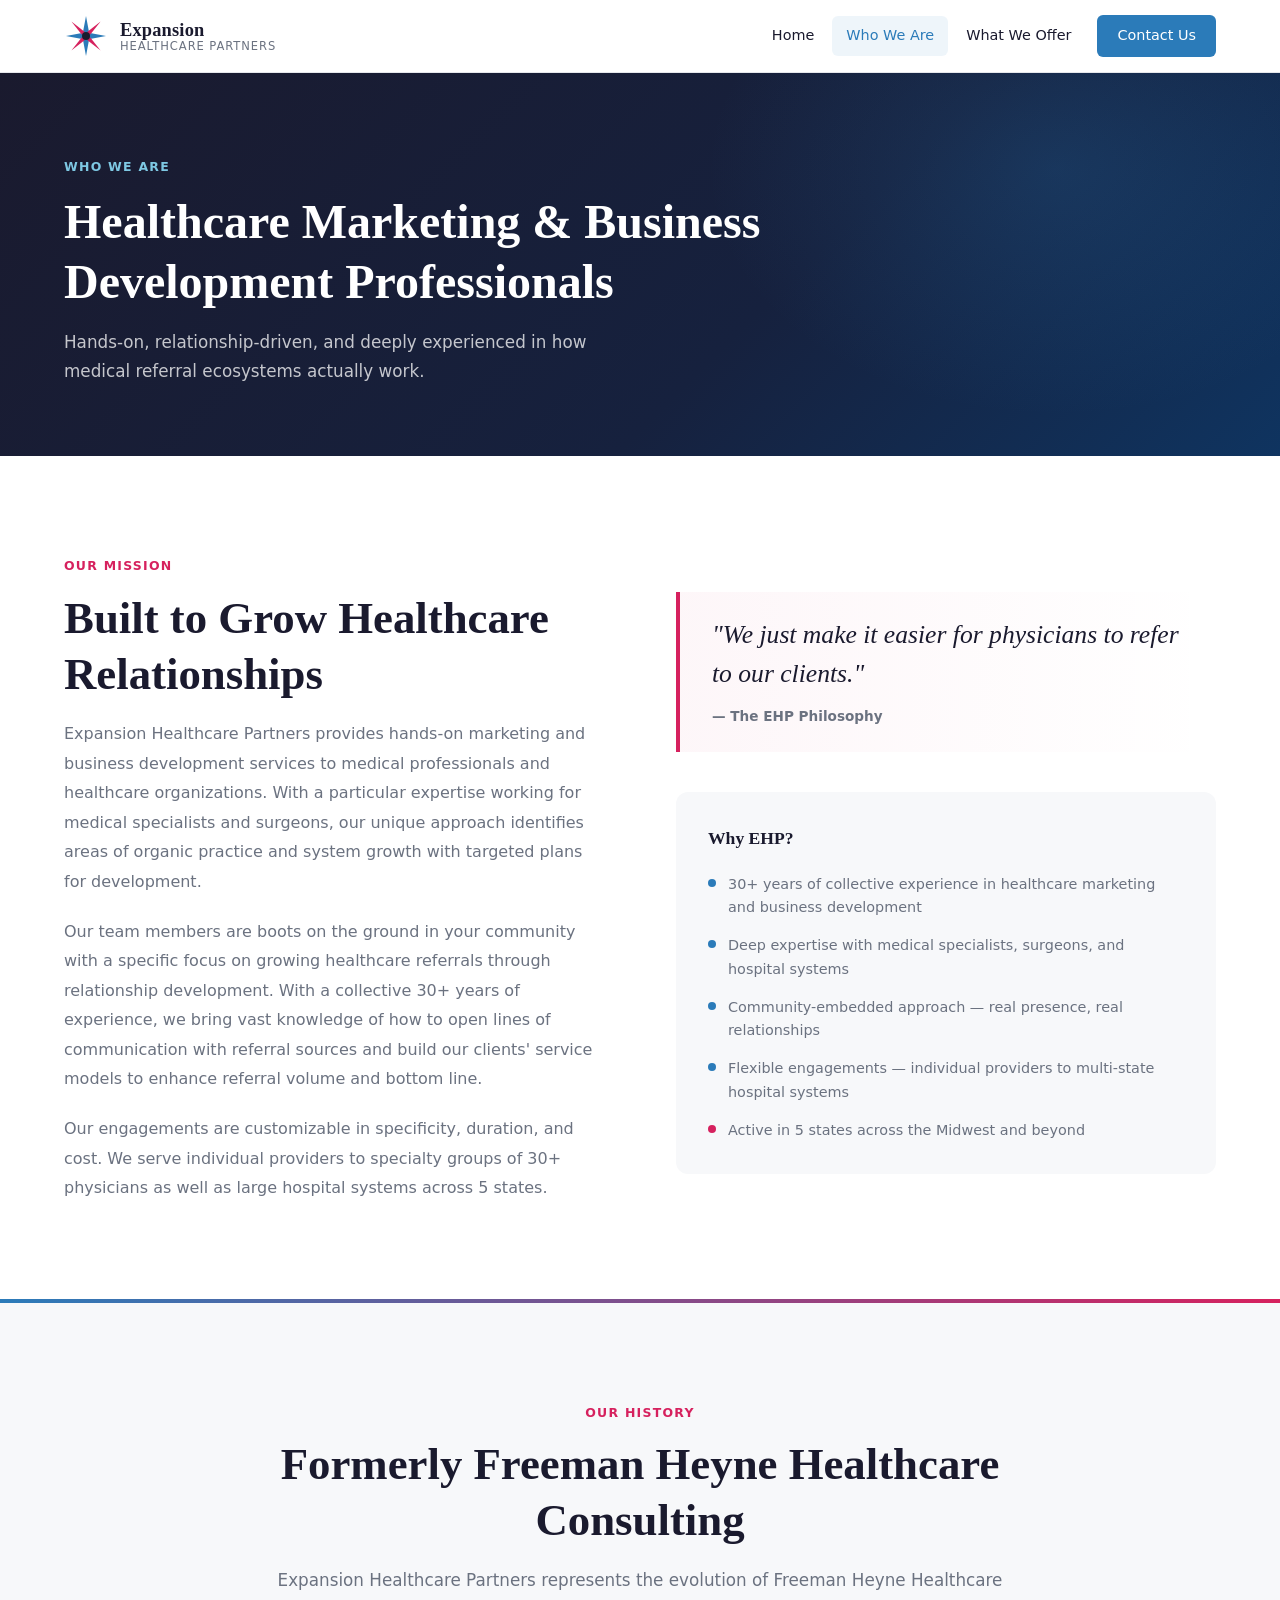
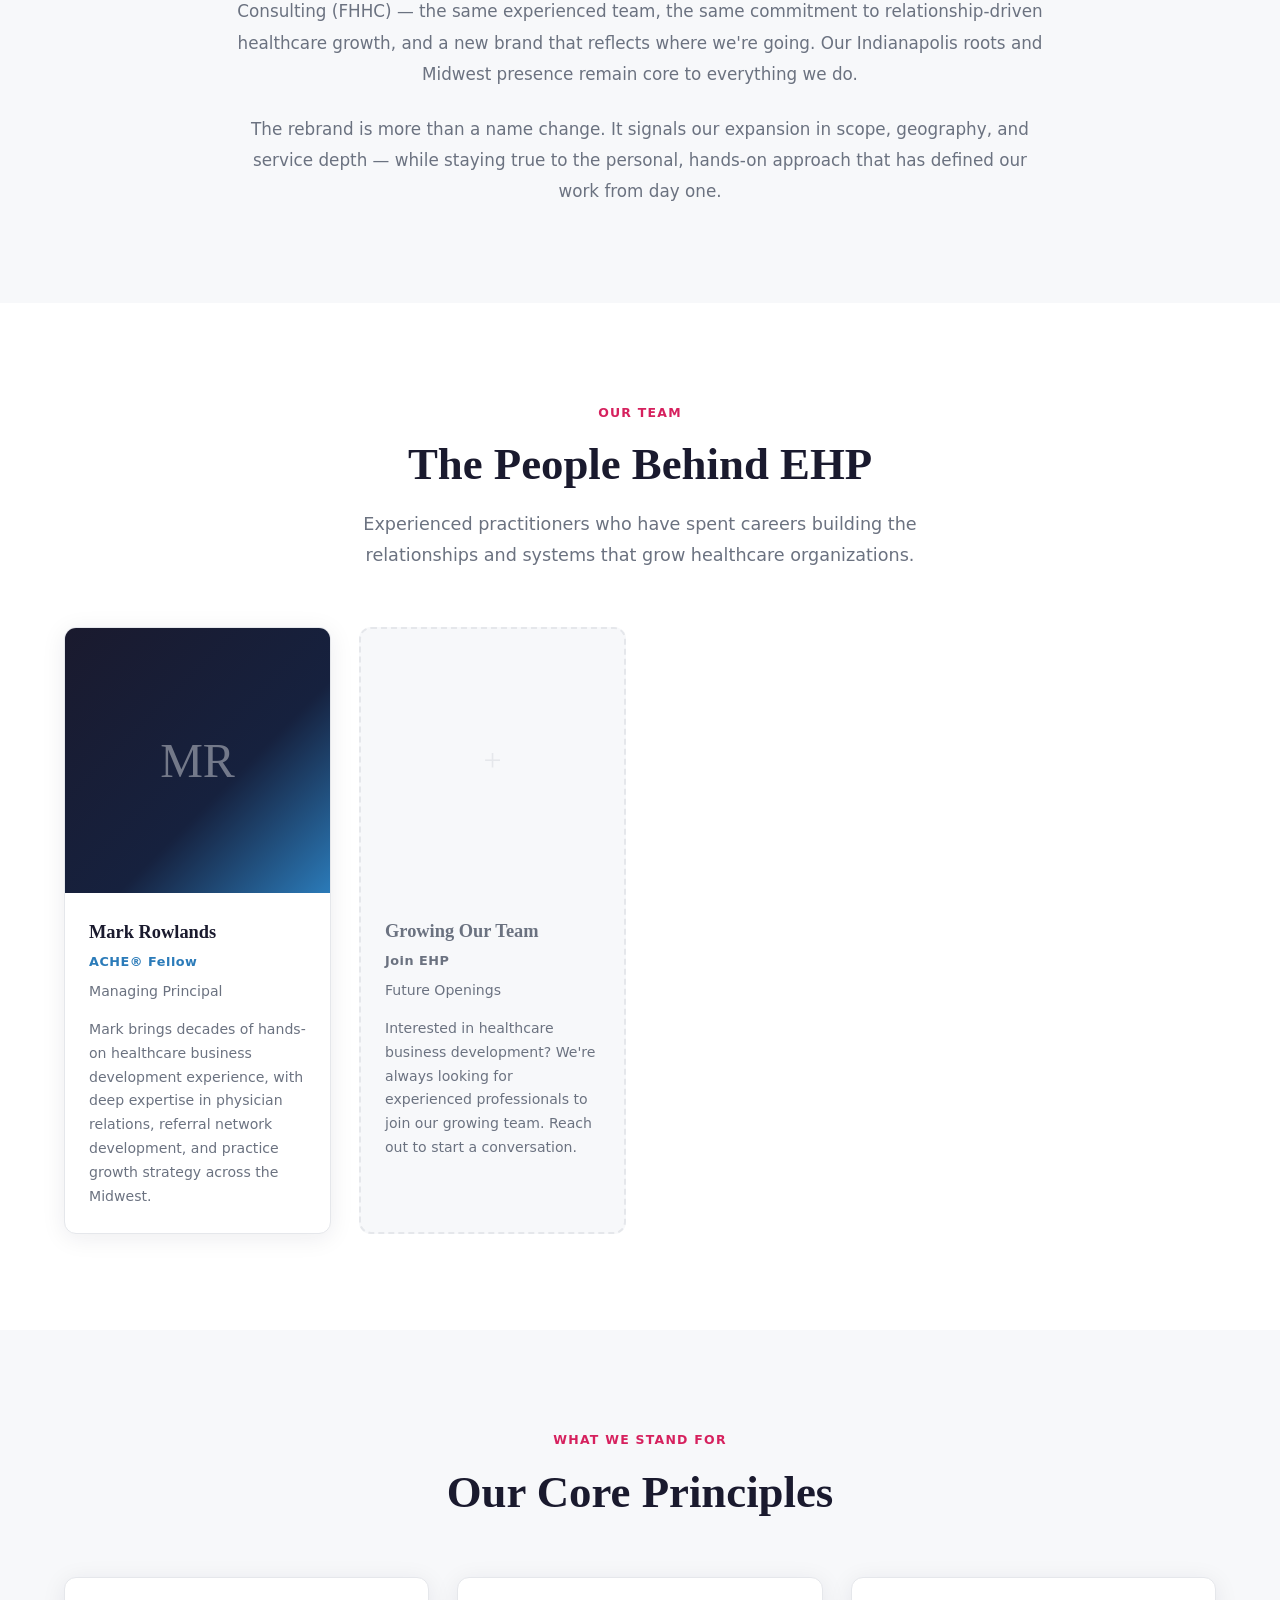
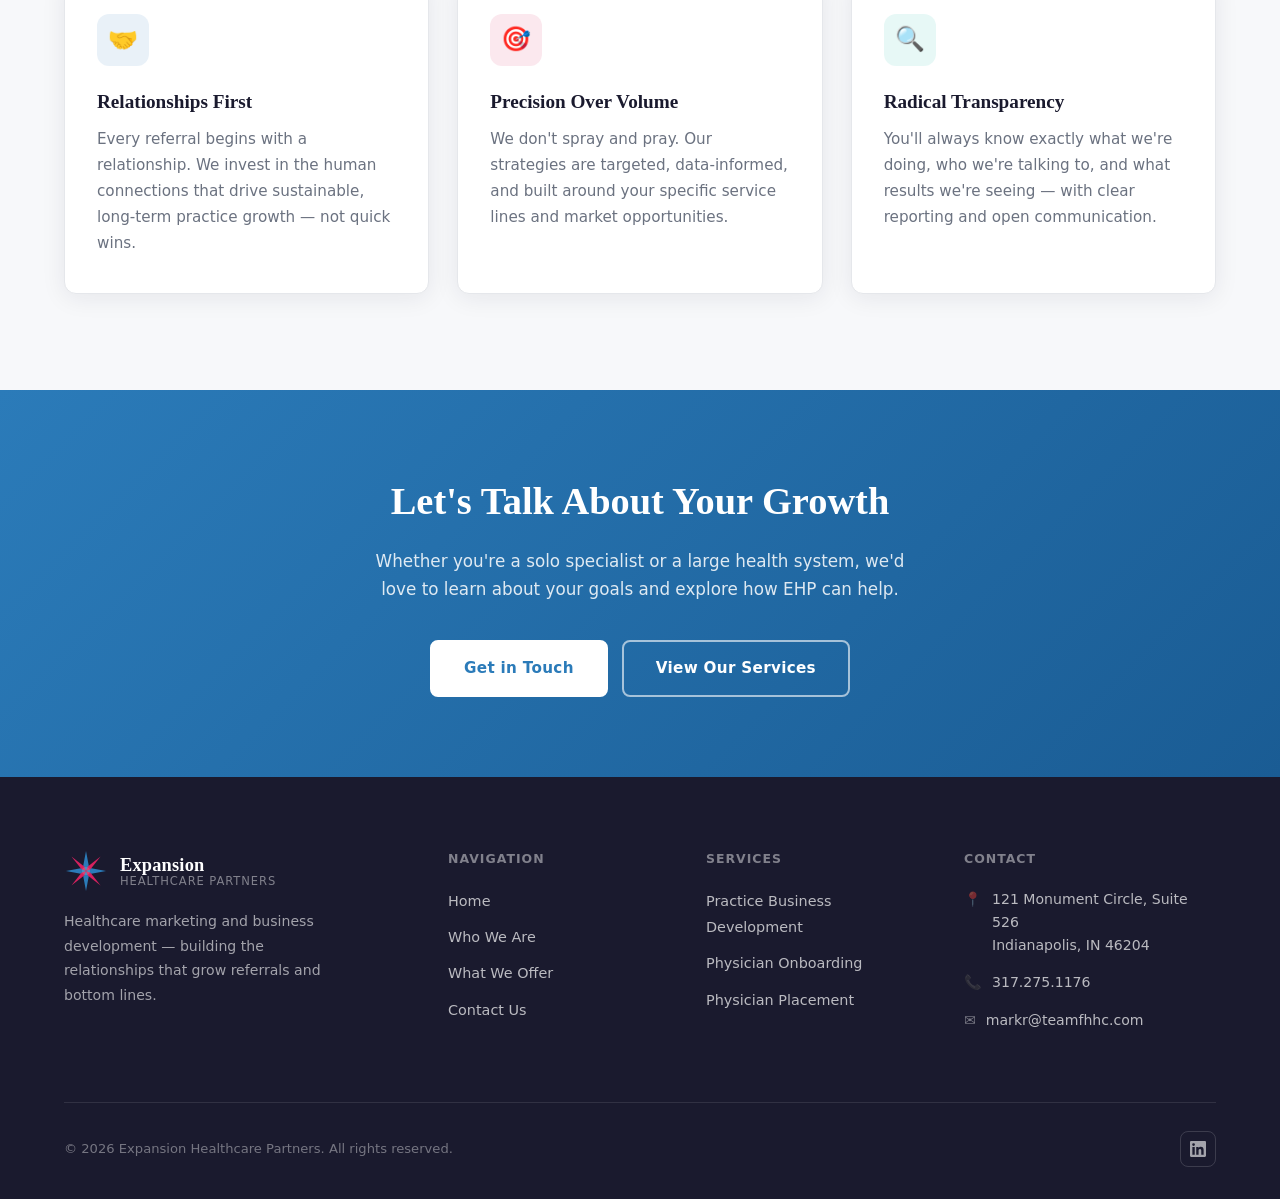
==== about.html @ 94beee85 "Build complete EHP website — 4 pages, shared CSS, mobile nav Full multi-page website for Expansion H" ====
<!DOCTYPE html>
<html lang="en">
<head>
  <meta charset="UTF-8" />
  <meta name="viewport" content="width=device-width, initial-scale=1.0" />
  <title>Who We Are | Expansion Healthcare Partners</title>
  <meta name="description" content="Expansion Healthcare Partners — 30+ years of collective healthcare marketing and business development experience, serving medical specialists and hospital systems across 5 states." />
  <link rel="stylesheet" href="styles.css" />
  <script type="application/ld+json">
  {
    "@context": "https://schema.org",
    "@type": "LocalBusiness",
    "name": "Expansion Healthcare Partners",
    "alternateName": "EHP",
    "description": "Healthcare marketing and business development consultancy specializing in physician referral growth and practice development.",
    "url": "https://expansionhealthcarepartners.com",
    "telephone": "+13172751176",
    "faxNumber": "+13174581970",
    "email": "markr@teamfhhc.com",
    "address": {
      "@type": "PostalAddress",
      "streetAddress": "121 Monument Circle, Suite 526",
      "addressLocality": "Indianapolis",
      "addressRegion": "IN",
      "postalCode": "46204",
      "addressCountry": "US"
    },
    "sameAs": ["https://www.linkedin.com/company/freeman-heyne-healthcare-consulting"],
    "areaServed": ["Indiana","Illinois","Ohio","Kentucky","Michigan"]
  }
  </script>
</head>
<body>

  <!-- NAVIGATION -->
  <nav class="nav" role="navigation" aria-label="Main navigation">
    <div class="container nav-inner">
      <a href="index.html" class="nav-logo" aria-label="Expansion Healthcare Partners home">
        <svg class="logo-svg" viewBox="0 0 44 44" fill="none" xmlns="http://www.w3.org/2000/svg" aria-hidden="true">
          <path d="M22 2 L25 18 L22 22 L19 18 Z" fill="#2B7BB9"/>
          <path d="M42 22 L26 25 L22 22 L26 19 Z" fill="#2B7BB9"/>
          <path d="M22 42 L19 26 L22 22 L25 26 Z" fill="#2B7BB9"/>
          <path d="M2 22 L18 19 L22 22 L18 25 Z" fill="#2B7BB9"/>
          <path d="M36.6 7.4 L26.5 20.2 L22 22 L23.8 17.5 Z" fill="#D6215E"/>
          <path d="M36.6 36.6 L23.8 26.5 L22 22 L26.5 23.8 Z" fill="#D6215E"/>
          <path d="M7.4 36.6 L17.5 23.8 L22 22 L20.2 26.5 Z" fill="#D6215E"/>
          <path d="M7.4 7.4 L20.2 17.5 L22 22 L17.5 20.2 Z" fill="#D6215E"/>
          <circle cx="22" cy="22" r="4" fill="#1A1A2E"/>
        </svg>
        <span class="logo-text">
          <span class="logo-name">Expansion</span>
          <span class="logo-sub">Healthcare Partners</span>
        </span>
      </a>
      <button class="nav-toggle" aria-label="Toggle navigation" aria-expanded="false">
        <span></span><span></span><span></span>
      </button>
      <ul class="nav-links" role="list">
        <li><a href="index.html">Home</a></li>
        <li><a href="about.html" class="active" aria-current="page">Who We Are</a></li>
        <li><a href="services.html">What We Offer</a></li>
        <li class="nav-cta"><a href="contact.html">Contact Us</a></li>
      </ul>
    </div>
  </nav>

  <main>

    <!-- PAGE HERO -->
    <section class="page-hero" aria-labelledby="about-hero-heading">
      <div class="container">
        <span class="section-label">Who We Are</span>
        <h1 id="about-hero-heading">Healthcare Marketing &amp; Business Development Professionals</h1>
        <p>Hands-on, relationship-driven, and deeply experienced in how medical referral ecosystems actually work.</p>
      </div>
    </section>

    <!-- MISSION SECTION -->
    <section class="section" aria-labelledby="mission-heading">
      <div class="container">
        <div style="display:grid;grid-template-columns:1fr 1fr;gap:72px;align-items:start;">
          <div>
            <span class="section-label">Our Mission</span>
            <h2 class="section-title" id="mission-heading">Built to Grow Healthcare Relationships</h2>
            <p style="color:var(--mid-gray);line-height:1.85;margin-bottom:20px;">Expansion Healthcare Partners provides hands-on marketing and business development services to medical professionals and healthcare organizations. With a particular expertise working for medical specialists and surgeons, our unique approach identifies areas of organic practice and system growth with targeted plans for development.</p>
            <p style="color:var(--mid-gray);line-height:1.85;margin-bottom:20px;">Our team members are boots on the ground in your community with a specific focus on growing healthcare referrals through relationship development. With a collective 30+ years of experience, we bring vast knowledge of how to open lines of communication with referral sources and build our clients' service models to enhance referral volume and bottom line.</p>
            <p style="color:var(--mid-gray);line-height:1.85;">Our engagements are customizable in specificity, duration, and cost. We serve individual providers to specialty groups of 30+ physicians as well as large hospital systems across 5 states.</p>
          </div>
          <div>
            <div class="pull-quote">
              <blockquote>"We just make it easier for physicians to refer to our clients."</blockquote>
              <cite>— The EHP Philosophy</cite>
            </div>
            <div style="margin-top:36px;">
              <div style="background:var(--light-bg);border-radius:12px;padding:32px;">
                <h3 style="font-family:var(--serif);font-size:1.1rem;color:var(--dark);margin-bottom:20px;">Why EHP?</h3>
                <div style="display:flex;flex-direction:column;gap:14px;">
                  <div style="display:flex;gap:12px;align-items:flex-start;">
                    <div style="width:8px;height:8px;background:var(--blue);border-radius:50%;flex-shrink:0;margin-top:6px;"></div>
                    <p style="font-size:.9rem;color:var(--mid-gray);line-height:1.65;">30+ years of collective experience in healthcare marketing and business development</p>
                  </div>
                  <div style="display:flex;gap:12px;align-items:flex-start;">
                    <div style="width:8px;height:8px;background:var(--blue);border-radius:50%;flex-shrink:0;margin-top:6px;"></div>
                    <p style="font-size:.9rem;color:var(--mid-gray);line-height:1.65;">Deep expertise with medical specialists, surgeons, and hospital systems</p>
                  </div>
                  <div style="display:flex;gap:12px;align-items:flex-start;">
                    <div style="width:8px;height:8px;background:var(--blue);border-radius:50%;flex-shrink:0;margin-top:6px;"></div>
                    <p style="font-size:.9rem;color:var(--mid-gray);line-height:1.65;">Community-embedded approach — real presence, real relationships</p>
                  </div>
                  <div style="display:flex;gap:12px;align-items:flex-start;">
                    <div style="width:8px;height:8px;background:var(--blue);border-radius:50%;flex-shrink:0;margin-top:6px;"></div>
                    <p style="font-size:.9rem;color:var(--mid-gray);line-height:1.65;">Flexible engagements — individual providers to multi-state hospital systems</p>
                  </div>
                  <div style="display:flex;gap:12px;align-items:flex-start;">
                    <div style="width:8px;height:8px;background:var(--pink);border-radius:50%;flex-shrink:0;margin-top:6px;"></div>
                    <p style="font-size:.9rem;color:var(--mid-gray);line-height:1.65;">Active in 5 states across the Midwest and beyond</p>
                  </div>
                </div>
              </div>
            </div>
          </div>
        </div>
      </div>
    </section>

    <hr class="divider-accent" />

    <!-- REBRAND NOTE -->
    <section class="section section-alt" aria-labelledby="rebrand-heading">
      <div class="container" style="max-width:860px;margin:0 auto;text-align:center;">
        <span class="section-label">Our History</span>
        <h2 class="section-title" id="rebrand-heading">Formerly Freeman Heyne Healthcare Consulting</h2>
        <p style="color:var(--mid-gray);line-height:1.85;font-size:1.05rem;margin-bottom:24px;">Expansion Healthcare Partners represents the evolution of Freeman Heyne Healthcare Consulting (FHHC) — the same experienced team, the same commitment to relationship-driven healthcare growth, and a new brand that reflects where we're going. Our Indianapolis roots and Midwest presence remain core to everything we do.</p>
        <p style="color:var(--mid-gray);line-height:1.85;font-size:1.05rem;">The rebrand is more than a name change. It signals our expansion in scope, geography, and service depth — while staying true to the personal, hands-on approach that has defined our work from day one.</p>
      </div>
    </section>

    <!-- TEAM -->
    <section class="section" aria-labelledby="team-heading">
      <div class="container">
        <div class="section-header centered">
          <span class="section-label">Our Team</span>
          <h2 class="section-title" id="team-heading">The People Behind EHP</h2>
          <p class="section-lead">Experienced practitioners who have spent careers building the relationships and systems that grow healthcare organizations.</p>
        </div>
        <div class="team-grid">
          <article class="team-card">
            <div class="team-avatar" aria-hidden="true">MR</div>
            <div class="team-info">
              <h3>Mark Rowlands</h3>
              <div class="team-credential">ACHE® Fellow</div>
              <div class="team-role">Managing Principal</div>
              <p style="margin-top:14px;font-size:.88rem;color:var(--mid-gray);line-height:1.7;">Mark brings decades of hands-on healthcare business development experience, with deep expertise in physician relations, referral network development, and practice growth strategy across the Midwest.</p>
            </div>
          </article>
          <!-- Placeholder for additional team members -->
          <article class="team-card" style="border:2px dashed var(--border);box-shadow:none;background:var(--light-bg);">
            <div class="team-avatar" style="background:var(--light-bg);color:var(--border);font-size:2rem;" aria-hidden="true">+</div>
            <div class="team-info">
              <h3 style="color:var(--mid-gray);">Growing Our Team</h3>
              <div class="team-credential" style="color:var(--mid-gray);">Join EHP</div>
              <div class="team-role">Future Openings</div>
              <p style="margin-top:14px;font-size:.88rem;color:var(--mid-gray);line-height:1.7;">Interested in healthcare business development? We're always looking for experienced professionals to join our growing team. Reach out to start a conversation.</p>
            </div>
          </article>
        </div>
      </div>
    </section>

    <!-- VALUES -->
    <section class="section section-alt" aria-labelledby="values-heading">
      <div class="container">
        <div class="section-header centered">
          <span class="section-label">What We Stand For</span>
          <h2 class="section-title" id="values-heading">Our Core Principles</h2>
        </div>
        <div class="cards cards-3">
          <article class="card">
            <div class="card-icon card-icon-blue">🤝</div>
            <h3>Relationships First</h3>
            <p>Every referral begins with a relationship. We invest in the human connections that drive sustainable, long-term practice growth — not quick wins.</p>
          </article>
          <article class="card">
            <div class="card-icon card-icon-pink">🎯</div>
            <h3>Precision Over Volume</h3>
            <p>We don't spray and pray. Our strategies are targeted, data-informed, and built around your specific service lines and market opportunities.</p>
          </article>
          <article class="card">
            <div class="card-icon card-icon-teal">🔍</div>
            <h3>Radical Transparency</h3>
            <p>You'll always know exactly what we're doing, who we're talking to, and what results we're seeing — with clear reporting and open communication.</p>
          </article>
        </div>
      </div>
    </section>

    <!-- CTA -->
    <div class="cta-banner">
      <div class="container">
        <h2>Let's Talk About Your Growth</h2>
        <p>Whether you're a solo specialist or a large health system, we'd love to learn about your goals and explore how EHP can help.</p>
        <div class="cta-actions">
          <a href="contact.html" class="btn btn-primary" style="background:#fff;color:var(--blue);border-color:#fff;">Get in Touch</a>
          <a href="services.html" class="btn btn-outline">View Our Services</a>
        </div>
      </div>
    </div>

  </main>

  <!-- FOOTER -->
  <footer class="footer" role="contentinfo">
    <div class="container">
      <div class="footer-grid">
        <div class="footer-brand">
          <a href="index.html" class="nav-logo" aria-label="Expansion Healthcare Partners">
            <svg class="logo-svg" viewBox="0 0 44 44" fill="none" xmlns="http://www.w3.org/2000/svg" aria-hidden="true">
              <path d="M22 2 L25 18 L22 22 L19 18 Z" fill="#2B7BB9"/>
              <path d="M42 22 L26 25 L22 22 L26 19 Z" fill="#2B7BB9"/>
              <path d="M22 42 L19 26 L22 22 L25 26 Z" fill="#2B7BB9"/>
              <path d="M2 22 L18 19 L22 22 L18 25 Z" fill="#2B7BB9"/>
              <path d="M36.6 7.4 L26.5 20.2 L22 22 L23.8 17.5 Z" fill="#D6215E"/>
              <path d="M36.6 36.6 L23.8 26.5 L22 22 L26.5 23.8 Z" fill="#D6215E"/>
              <path d="M7.4 36.6 L17.5 23.8 L22 22 L20.2 26.5 Z" fill="#D6215E"/>
              <path d="M7.4 7.4 L20.2 17.5 L22 22 L17.5 20.2 Z" fill="#D6215E"/>
              <circle cx="22" cy="22" r="4" fill="#fff" fill-opacity=".15"/>
            </svg>
            <span class="logo-text">
              <span class="logo-name">Expansion</span>
              <span class="logo-sub">Healthcare Partners</span>
            </span>
          </a>
          <p>Healthcare marketing and business development — building the relationships that grow referrals and bottom lines.</p>
        </div>
        <div class="footer-col">
          <h4>Navigation</h4>
          <ul>
            <li><a href="index.html">Home</a></li>
            <li><a href="about.html">Who We Are</a></li>
            <li><a href="services.html">What We Offer</a></li>
            <li><a href="contact.html">Contact Us</a></li>
          </ul>
        </div>
        <div class="footer-col">
          <h4>Services</h4>
          <ul>
            <li><a href="services.html#practice-growth">Practice Business Development</a></li>
            <li><a href="services.html#onboarding">Physician Onboarding</a></li>
            <li><a href="services.html#placement">Physician Placement</a></li>
          </ul>
        </div>
        <div class="footer-col">
          <h4>Contact</h4>
          <div class="footer-contact-line">
            <span>📍</span>
            <span>121 Monument Circle, Suite 526<br>Indianapolis, IN 46204</span>
          </div>
          <div class="footer-contact-line">
            <span>📞</span>
            <a href="tel:+13172751176">317.275.1176</a>
          </div>
          <div class="footer-contact-line">
            <span>✉️</span>
            <a href="mailto:markr@teamfhhc.com">markr@teamfhhc.com</a>
          </div>
        </div>
      </div>
      <div class="footer-bottom">
        <p>© 2026 Expansion Healthcare Partners. All rights reserved.</p>
        <div class="footer-social">
          <a href="https://www.linkedin.com/company/freeman-heyne-healthcare-consulting" target="_blank" rel="noopener noreferrer" aria-label="LinkedIn">
            <svg width="16" height="16" fill="currentColor" viewBox="0 0 24 24" aria-hidden="true"><path d="M20.447 20.452h-3.554v-5.569c0-1.328-.027-3.037-1.852-3.037-1.853 0-2.136 1.445-2.136 2.939v5.667H9.351V9h3.414v1.561h.046c.477-.9 1.637-1.85 3.37-1.85 3.601 0 4.267 2.37 4.267 5.455v6.286zM5.337 7.433a2.062 2.062 0 0 1-2.063-2.065 2.064 2.064 0 1 1 2.063 2.065zm1.782 13.019H3.555V9h3.564v11.452zM22.225 0H1.771C.792 0 0 .774 0 1.729v20.542C0 23.227.792 24 1.771 24h20.451C23.2 24 24 23.227 24 22.271V1.729C24 .774 23.2 0 22.222 0h.003z"/></svg>
          </a>
        </div>
      </div>
    </div>
  </footer>

  <script src="main.js"></script>
</body>
</html>
---- styles.css ----
/* =========================================================
   Expansion Healthcare Partners — styles.css
   ========================================================= */

/* ---------- Reset & Base ---------- */
*, *::before, *::after { box-sizing: border-box; margin: 0; padding: 0; }

:root {
  --blue:    #2B7BB9;
  --pink:    #D6215E;
  --dark:    #1A1A2E;
  --light-bg:#F7F8FA;
  --white:   #FFFFFF;
  --mid-gray:#6B7280;
  --border:  #E5E7EB;
  --radius:  8px;
  --shadow:  0 4px 24px rgba(27,26,46,.08);
  --shadow-lg:0 12px 40px rgba(27,26,46,.14);
  --max-w:   1200px;
  --nav-h:   72px;
  --serif:   'Playfair Display', Georgia, 'Times New Roman', serif;
  --sans:    'Inter', system-ui, -apple-system, sans-serif;
  --transition: .25s cubic-bezier(.4,0,.2,1);
}

html { scroll-behavior: smooth; font-size: 16px; }

body {
  font-family: var(--sans);
  color: var(--dark);
  background: var(--white);
  line-height: 1.65;
  -webkit-font-smoothing: antialiased;
}

img { display: block; max-width: 100%; }
a  { color: var(--blue); text-decoration: none; }
a:hover { text-decoration: underline; }

/* ---------- Google Fonts Import ---------- */
@import url('https://fonts.googleapis.com/css2?family=Playfair+Display:wght@400;600;700&family=Inter:wght@300;400;500;600&display=swap');

/* ---------- Utility ---------- */
.container { max-width: var(--max-w); margin: 0 auto; padding: 0 24px; }
.sr-only { position: absolute; width:1px; height:1px; overflow:hidden; clip:rect(0,0,0,0); }

.btn {
  display: inline-flex;
  align-items: center;
  gap: 8px;
  padding: 14px 32px;
  border-radius: var(--radius);
  font-family: var(--sans);
  font-weight: 600;
  font-size: .95rem;
  letter-spacing: .02em;
  cursor: pointer;
  border: 2px solid transparent;
  transition: all var(--transition);
  text-decoration: none;
}
.btn-primary {
  background: var(--blue);
  color: var(--white);
  border-color: var(--blue);
}
.btn-primary:hover {
  background: #2269a0;
  border-color: #2269a0;
  text-decoration: none;
  transform: translateY(-1px);
  box-shadow: 0 6px 20px rgba(43,123,185,.35);
}
.btn-outline {
  background: transparent;
  color: var(--blue);
  border-color: var(--blue);
}
.btn-outline:hover {
  background: var(--blue);
  color: var(--white);
  text-decoration: none;
}
.btn-pink {
  background: var(--pink);
  color: var(--white);
  border-color: var(--pink);
}
.btn-pink:hover {
  background: #b81c50;
  border-color: #b81c50;
  text-decoration: none;
  transform: translateY(-1px);
  box-shadow: 0 6px 20px rgba(214,33,94,.35);
}

/* ---------- Navigation ---------- */
.nav {
  position: sticky;
  top: 0;
  z-index: 100;
  background: var(--white);
  border-bottom: 1px solid var(--border);
  box-shadow: 0 1px 8px rgba(27,26,46,.06);
}
.nav-inner {
  display: flex;
  align-items: center;
  justify-content: space-between;
  height: var(--nav-h);
}

/* Logo */
.nav-logo {
  display: flex;
  align-items: center;
  gap: 12px;
  text-decoration: none;
  flex-shrink: 0;
}
.nav-logo:hover { text-decoration: none; }
.logo-svg { width: 44px; height: 44px; flex-shrink: 0; }
.logo-text { display: flex; flex-direction: column; line-height: 1.1; }
.logo-text .logo-name {
  font-family: var(--serif);
  font-weight: 700;
  font-size: 1.15rem;
  color: var(--dark);
  letter-spacing: .01em;
}
.logo-text .logo-sub {
  font-family: var(--sans);
  font-weight: 300;
  font-size: .72rem;
  color: var(--mid-gray);
  letter-spacing: .08em;
  text-transform: uppercase;
}

/* Nav links */
.nav-links {
  display: flex;
  align-items: center;
  gap: 4px;
  list-style: none;
}
.nav-links a {
  display: block;
  padding: 8px 14px;
  border-radius: 6px;
  font-size: .9rem;
  font-weight: 500;
  color: var(--dark);
  transition: all var(--transition);
  text-decoration: none;
}
.nav-links a:hover { background: var(--light-bg); color: var(--blue); }
.nav-links a.active { color: var(--blue); background: rgba(43,123,185,.08); }
.nav-links .nav-cta { margin-left: 8px; }
.nav-links .nav-cta a {
  background: var(--blue);
  color: var(--white);
  padding: 9px 20px;
}
.nav-links .nav-cta a:hover { background: #2269a0; }
.nav-links .nav-cta a.active { background: var(--blue); }

/* Hamburger */
.nav-toggle {
  display: none;
  background: none;
  border: none;
  cursor: pointer;
  padding: 8px;
  flex-direction: column;
  gap: 5px;
}
.nav-toggle span {
  display: block;
  width: 24px;
  height: 2px;
  background: var(--dark);
  border-radius: 2px;
  transition: all var(--transition);
}
.nav-toggle.open span:nth-child(1) { transform: translateY(7px) rotate(45deg); }
.nav-toggle.open span:nth-child(2) { opacity: 0; }
.nav-toggle.open span:nth-child(3) { transform: translateY(-7px) rotate(-45deg); }

/* ---------- Hero ---------- */
.hero {
  position: relative;
  min-height: calc(100vh - var(--nav-h));
  display: flex;
  align-items: center;
  overflow: hidden;
  background: var(--dark);
}
.hero-bg {
  position: absolute;
  inset: 0;
  background: linear-gradient(135deg, #1A1A2E 0%, #16213E 50%, #0F3460 100%);
}
.hero-accent {
  position: absolute;
  top: -20%;
  right: -10%;
  width: 60%;
  height: 120%;
  background: radial-gradient(ellipse at center, rgba(43,123,185,.18) 0%, transparent 70%);
  pointer-events: none;
}
.hero-accent-2 {
  position: absolute;
  bottom: -10%;
  left: 5%;
  width: 40%;
  height: 60%;
  background: radial-gradient(ellipse at center, rgba(214,33,94,.1) 0%, transparent 70%);
  pointer-events: none;
}
.hero-content {
  position: relative;
  z-index: 2;
  padding: 100px 0;
}
.hero-eyebrow {
  display: inline-flex;
  align-items: center;
  gap: 8px;
  background: rgba(43,123,185,.15);
  border: 1px solid rgba(43,123,185,.3);
  border-radius: 100px;
  padding: 6px 16px;
  color: #7EC8E3;
  font-size: .82rem;
  font-weight: 500;
  letter-spacing: .06em;
  text-transform: uppercase;
  margin-bottom: 28px;
}
.hero-eyebrow::before {
  content: '';
  width: 6px; height: 6px;
  background: var(--blue);
  border-radius: 50%;
  flex-shrink: 0;
}
.hero h1 {
  font-family: var(--serif);
  font-size: clamp(2.2rem, 5vw, 4rem);
  font-weight: 700;
  color: var(--white);
  line-height: 1.2;
  max-width: 700px;
  margin-bottom: 24px;
}
.hero h1 em {
  font-style: italic;
  color: #7EC8E3;
}
.hero-sub {
  font-size: clamp(1rem, 2vw, 1.2rem);
  color: rgba(255,255,255,.75);
  max-width: 600px;
  margin-bottom: 40px;
  line-height: 1.7;
}
.hero-actions { display: flex; gap: 14px; flex-wrap: wrap; }

/* ---------- Stats Bar ---------- */
.stats-bar {
  background: var(--blue);
  padding: 28px 0;
}
.stats-inner {
  display: flex;
  align-items: center;
  justify-content: center;
  gap: 0;
  flex-wrap: wrap;
}
.stat-item {
  display: flex;
  flex-direction: column;
  align-items: center;
  padding: 8px 40px;
  border-right: 1px solid rgba(255,255,255,.25);
  text-align: center;
}
.stat-item:last-child { border-right: none; }
.stat-number {
  font-family: var(--serif);
  font-size: 2rem;
  font-weight: 700;
  color: var(--white);
  line-height: 1;
}
.stat-label {
  font-size: .8rem;
  font-weight: 500;
  color: rgba(255,255,255,.8);
  letter-spacing: .04em;
  text-transform: uppercase;
  margin-top: 4px;
}

/* ---------- Section Patterns ---------- */
.section { padding: 96px 0; }
.section-sm { padding: 64px 0; }
.section-alt { background: var(--light-bg); }

.section-label {
  display: inline-block;
  font-size: .78rem;
  font-weight: 600;
  letter-spacing: .1em;
  text-transform: uppercase;
  color: var(--pink);
  margin-bottom: 14px;
}
.section-title {
  font-family: var(--serif);
  font-size: clamp(1.8rem, 3.5vw, 2.8rem);
  font-weight: 700;
  color: var(--dark);
  line-height: 1.25;
  margin-bottom: 16px;
}
.section-lead {
  font-size: 1.1rem;
  color: var(--mid-gray);
  max-width: 640px;
  line-height: 1.75;
}
.section-header { margin-bottom: 56px; }
.section-header.centered { text-align: center; }
.section-header.centered .section-lead { margin: 0 auto; }

/* ---------- Cards ---------- */
.cards { display: grid; gap: 28px; }
.cards-3 { grid-template-columns: repeat(3, 1fr); }
.cards-2 { grid-template-columns: repeat(2, 1fr); }

.card {
  background: var(--white);
  border-radius: 12px;
  padding: 36px 32px;
  box-shadow: var(--shadow);
  border: 1px solid var(--border);
  transition: all var(--transition);
}
.card:hover {
  transform: translateY(-4px);
  box-shadow: var(--shadow-lg);
  border-color: rgba(43,123,185,.2);
}
.card-icon {
  width: 52px;
  height: 52px;
  border-radius: 12px;
  display: flex;
  align-items: center;
  justify-content: center;
  margin-bottom: 20px;
  font-size: 1.5rem;
}
.card-icon-blue { background: rgba(43,123,185,.1); }
.card-icon-pink { background: rgba(214,33,94,.1); }
.card-icon-teal { background: rgba(20,184,166,.1); }
.card h3 {
  font-family: var(--serif);
  font-size: 1.2rem;
  font-weight: 700;
  color: var(--dark);
  margin-bottom: 10px;
}
.card p {
  font-size: .95rem;
  color: var(--mid-gray);
  line-height: 1.7;
}
.card-link {
  display: inline-flex;
  align-items: center;
  gap: 6px;
  margin-top: 18px;
  font-size: .88rem;
  font-weight: 600;
  color: var(--blue);
}
.card-link::after { content: '→'; transition: transform var(--transition); }
.card:hover .card-link::after { transform: translateX(4px); }

/* ---------- Pull Quote ---------- */
.pull-quote {
  border-left: 4px solid var(--pink);
  padding: 24px 32px;
  background: linear-gradient(to right, rgba(214,33,94,.04), transparent);
  border-radius: 0 8px 8px 0;
  margin: 40px 0;
}
.pull-quote blockquote {
  font-family: var(--serif);
  font-size: clamp(1.2rem, 2.5vw, 1.6rem);
  font-weight: 400;
  font-style: italic;
  color: var(--dark);
  line-height: 1.5;
}
.pull-quote cite {
  display: block;
  margin-top: 12px;
  font-size: .85rem;
  font-weight: 600;
  color: var(--mid-gray);
  font-style: normal;
}

/* ---------- Team Cards ---------- */
.team-grid { display: grid; gap: 28px; grid-template-columns: repeat(auto-fill, minmax(260px,1fr)); }
.team-card {
  background: var(--white);
  border-radius: 12px;
  overflow: hidden;
  box-shadow: var(--shadow);
  border: 1px solid var(--border);
  transition: all var(--transition);
}
.team-card:hover { transform: translateY(-4px); box-shadow: var(--shadow-lg); }
.team-avatar {
  width: 100%;
  aspect-ratio: 1;
  background: linear-gradient(135deg, #1A1A2E 0%, #16213E 60%, #2B7BB9 100%);
  display: flex;
  align-items: center;
  justify-content: center;
  font-family: var(--serif);
  font-size: 3rem;
  color: rgba(255,255,255,.4);
}
.team-info { padding: 24px; }
.team-info h3 {
  font-family: var(--serif);
  font-size: 1.15rem;
  font-weight: 700;
  color: var(--dark);
  margin-bottom: 4px;
}
.team-credential {
  font-size: .8rem;
  font-weight: 600;
  color: var(--blue);
  letter-spacing: .04em;
  margin-bottom: 8px;
}
.team-role {
  font-size: .88rem;
  color: var(--mid-gray);
}

/* ---------- Services (services.html) ---------- */
.service-block {
  display: grid;
  grid-template-columns: 1fr 1fr;
  gap: 64px;
  align-items: center;
  padding: 72px 0;
  border-bottom: 1px solid var(--border);
}
.service-block:last-of-type { border-bottom: none; }
.service-block.reverse { direction: rtl; }
.service-block.reverse > * { direction: ltr; }

.service-icon-wrap {
  display: flex;
  align-items: center;
  justify-content: center;
}
.service-icon-circle {
  width: 200px;
  height: 200px;
  border-radius: 50%;
  display: flex;
  align-items: center;
  justify-content: center;
  font-size: 5rem;
  flex-shrink: 0;
}
.sic-blue { background: linear-gradient(135deg, rgba(43,123,185,.12), rgba(43,123,185,.06)); border: 2px solid rgba(43,123,185,.2); }
.sic-pink { background: linear-gradient(135deg, rgba(214,33,94,.12), rgba(214,33,94,.06)); border: 2px solid rgba(214,33,94,.2); }
.sic-teal { background: linear-gradient(135deg, rgba(20,184,166,.12), rgba(20,184,166,.06)); border: 2px solid rgba(20,184,166,.2); }

.service-content .section-label { display: block; margin-bottom: 10px; }
.service-content h2 {
  font-family: var(--serif);
  font-size: clamp(1.5rem, 2.5vw, 2rem);
  font-weight: 700;
  color: var(--dark);
  margin-bottom: 16px;
  line-height: 1.3;
}
.service-content p {
  font-size: 1.02rem;
  color: var(--mid-gray);
  line-height: 1.8;
  margin-bottom: 24px;
}
.service-bullets { list-style: none; margin-bottom: 28px; }
.service-bullets li {
  display: flex;
  align-items: flex-start;
  gap: 10px;
  font-size: .95rem;
  color: var(--dark);
  padding: 6px 0;
}
.service-bullets li::before {
  content: '✓';
  color: var(--blue);
  font-weight: 700;
  flex-shrink: 0;
  margin-top: 1px;
}

/* ---------- Contact Page ---------- */
.contact-grid {
  display: grid;
  grid-template-columns: 1fr 1.2fr;
  gap: 64px;
  align-items: start;
}
.contact-info h2 {
  font-family: var(--serif);
  font-size: 2rem;
  font-weight: 700;
  color: var(--dark);
  margin-bottom: 12px;
}
.contact-info p {
  color: var(--mid-gray);
  margin-bottom: 36px;
  line-height: 1.7;
}
.contact-detail {
  display: flex;
  align-items: flex-start;
  gap: 16px;
  margin-bottom: 22px;
}
.contact-detail-icon {
  width: 42px;
  height: 42px;
  border-radius: 10px;
  background: rgba(43,123,185,.1);
  display: flex;
  align-items: center;
  justify-content: center;
  font-size: 1.1rem;
  flex-shrink: 0;
}
.contact-detail-body { flex: 1; }
.contact-detail-label {
  font-size: .78rem;
  font-weight: 600;
  letter-spacing: .06em;
  text-transform: uppercase;
  color: var(--mid-gray);
  margin-bottom: 2px;
}
.contact-detail-value {
  font-size: .97rem;
  color: var(--dark);
}
.contact-detail-value a { color: var(--dark); }
.contact-detail-value a:hover { color: var(--blue); text-decoration: none; }

/* Contact Form */
.contact-form-wrap {
  background: var(--white);
  border-radius: 16px;
  padding: 48px 40px;
  box-shadow: var(--shadow-lg);
  border: 1px solid var(--border);
}
.contact-form-wrap h3 {
  font-family: var(--serif);
  font-size: 1.5rem;
  font-weight: 700;
  color: var(--dark);
  margin-bottom: 6px;
}
.contact-form-wrap .form-sub {
  font-size: .9rem;
  color: var(--mid-gray);
  margin-bottom: 32px;
}
.form-group { margin-bottom: 22px; }
.form-group label {
  display: block;
  font-size: .85rem;
  font-weight: 600;
  color: var(--dark);
  margin-bottom: 7px;
}
.form-group input,
.form-group textarea,
.form-group select {
  width: 100%;
  padding: 12px 16px;
  border: 1.5px solid var(--border);
  border-radius: var(--radius);
  font-family: var(--sans);
  font-size: .95rem;
  color: var(--dark);
  background: var(--white);
  transition: border-color var(--transition), box-shadow var(--transition);
  outline: none;
  appearance: none;
}
.form-group input:focus,
.form-group textarea:focus,
.form-group select:focus {
  border-color: var(--blue);
  box-shadow: 0 0 0 3px rgba(43,123,185,.12);
}
.form-group textarea { resize: vertical; min-height: 140px; }
.form-row { display: grid; grid-template-columns: 1fr 1fr; gap: 16px; }
.form-success {
  display: none;
  text-align: center;
  padding: 24px;
  background: rgba(20,184,166,.08);
  border: 1px solid rgba(20,184,166,.3);
  border-radius: var(--radius);
  color: #0f766e;
  font-weight: 500;
  margin-top: 16px;
}

/* Map */
.map-wrap {
  border-radius: 12px;
  overflow: hidden;
  box-shadow: var(--shadow);
  border: 1px solid var(--border);
  margin-top: 48px;
}
.map-wrap iframe { display: block; }

/* ---------- About Page ---------- */
.about-hero {
  background: linear-gradient(135deg, #1A1A2E 0%, #16213E 60%, #0F3460 100%);
  padding: 96px 0 80px;
  position: relative;
  overflow: hidden;
}
.about-hero::after {
  content: '';
  position: absolute;
  top: -40%;
  right: -10%;
  width: 55%;
  height: 130%;
  background: radial-gradient(ellipse, rgba(43,123,185,.2) 0%, transparent 70%);
  pointer-events: none;
}
.about-hero .container { position: relative; z-index: 2; }
.about-hero .section-label { color: #7EC8E3; }
.about-hero h1 {
  font-family: var(--serif);
  font-size: clamp(2rem, 4vw, 3.2rem);
  font-weight: 700;
  color: var(--white);
  line-height: 1.25;
  max-width: 720px;
  margin-bottom: 20px;
}
.about-hero p {
  font-size: 1.1rem;
  color: rgba(255,255,255,.75);
  max-width: 600px;
  line-height: 1.75;
}

/* Page Hero (generic) */
.page-hero {
  background: linear-gradient(135deg, #1A1A2E 0%, #16213E 60%, #0F3460 100%);
  padding: 80px 0 70px;
  position: relative;
  overflow: hidden;
}
.page-hero::after {
  content: '';
  position: absolute;
  top: -40%;
  right: -10%;
  width: 55%;
  height: 130%;
  background: radial-gradient(ellipse, rgba(43,123,185,.2) 0%, transparent 70%);
  pointer-events: none;
}
.page-hero .container { position: relative; z-index: 2; }
.page-hero .section-label { color: #7EC8E3; }
.page-hero h1 {
  font-family: var(--serif);
  font-size: clamp(2rem, 4vw, 3rem);
  font-weight: 700;
  color: var(--white);
  line-height: 1.25;
  max-width: 720px;
  margin-bottom: 16px;
}
.page-hero p {
  font-size: 1.05rem;
  color: rgba(255,255,255,.75);
  max-width: 580px;
  line-height: 1.75;
}

/* Values / Feature List */
.values-grid { display: grid; grid-template-columns: repeat(2, 1fr); gap: 24px; margin-top: 40px; }
.value-item {
  display: flex;
  gap: 16px;
  align-items: flex-start;
}
.value-icon {
  width: 40px;
  height: 40px;
  border-radius: 10px;
  background: rgba(43,123,185,.1);
  display: flex;
  align-items: center;
  justify-content: center;
  font-size: 1.1rem;
  flex-shrink: 0;
  margin-top: 2px;
}
.value-body h4 {
  font-family: var(--serif);
  font-weight: 700;
  font-size: 1rem;
  color: var(--dark);
  margin-bottom: 4px;
}
.value-body p { font-size: .88rem; color: var(--mid-gray); line-height: 1.6; }

/* ---------- CTA Banner ---------- */
.cta-banner {
  background: linear-gradient(135deg, var(--blue) 0%, #1A5C94 100%);
  padding: 80px 0;
  text-align: center;
}
.cta-banner h2 {
  font-family: var(--serif);
  font-size: clamp(1.8rem, 3vw, 2.6rem);
  font-weight: 700;
  color: var(--white);
  margin-bottom: 14px;
}
.cta-banner p {
  font-size: 1.05rem;
  color: rgba(255,255,255,.85);
  max-width: 540px;
  margin: 0 auto 36px;
  line-height: 1.7;
}
.cta-banner .btn-outline {
  color: var(--white);
  border-color: rgba(255,255,255,.6);
}
.cta-banner .btn-outline:hover {
  background: var(--white);
  color: var(--blue);
  border-color: var(--white);
}
.cta-actions { display: flex; gap: 14px; justify-content: center; flex-wrap: wrap; }

/* ---------- Testimonials ---------- */
.testimonials { background: var(--light-bg); }
.testimonial-grid { display: grid; grid-template-columns: repeat(2,1fr); gap: 28px; }
.testimonial-card {
  background: var(--white);
  border-radius: 12px;
  padding: 36px;
  box-shadow: var(--shadow);
  border: 1px solid var(--border);
  position: relative;
}
.testimonial-card::before {
  content: '"';
  position: absolute;
  top: 20px;
  left: 28px;
  font-family: var(--serif);
  font-size: 5rem;
  color: var(--border);
  line-height: 1;
}
.testimonial-text {
  font-style: italic;
  font-size: 1rem;
  color: var(--dark);
  line-height: 1.75;
  margin-top: 24px;
  margin-bottom: 24px;
}
.testimonial-author {
  display: flex;
  align-items: center;
  gap: 12px;
}
.testimonial-avatar {
  width: 44px;
  height: 44px;
  border-radius: 50%;
  background: linear-gradient(135deg, var(--blue), var(--pink));
  display: flex;
  align-items: center;
  justify-content: center;
  color: var(--white);
  font-weight: 700;
  font-size: .9rem;
  flex-shrink: 0;
}
.testimonial-name { font-weight: 600; font-size: .9rem; color: var(--dark); }
.testimonial-title { font-size: .8rem; color: var(--mid-gray); }

/* ---------- Footer ---------- */
.footer {
  background: var(--dark);
  color: rgba(255,255,255,.7);
  padding: 72px 0 32px;
}
.footer-grid {
  display: grid;
  grid-template-columns: 1.6fr 1fr 1fr 1.2fr;
  gap: 48px;
  margin-bottom: 56px;
}
.footer-brand .nav-logo { margin-bottom: 16px; }
.footer-brand .nav-logo .logo-name { color: var(--white); }
.footer-brand .nav-logo .logo-sub { color: rgba(255,255,255,.45); }
.footer-brand p { font-size: .88rem; line-height: 1.75; color: rgba(255,255,255,.6); max-width: 280px; }

.footer-col h4 {
  font-family: var(--sans);
  font-size: .78rem;
  font-weight: 600;
  letter-spacing: .08em;
  text-transform: uppercase;
  color: rgba(255,255,255,.45);
  margin-bottom: 18px;
}
.footer-col ul { list-style: none; }
.footer-col ul li { margin-bottom: 10px; }
.footer-col ul li a {
  color: rgba(255,255,255,.7);
  font-size: .9rem;
  text-decoration: none;
  transition: color var(--transition);
}
.footer-col ul li a:hover { color: var(--white); }

.footer-contact-line {
  display: flex;
  align-items: flex-start;
  gap: 10px;
  margin-bottom: 14px;
  font-size: .88rem;
}
.footer-contact-line span:first-child { opacity: .6; flex-shrink: 0; }
.footer-contact-line a { color: rgba(255,255,255,.7); }
.footer-contact-line a:hover { color: var(--white); }

.footer-bottom {
  border-top: 1px solid rgba(255,255,255,.1);
  padding-top: 28px;
  display: flex;
  align-items: center;
  justify-content: space-between;
  flex-wrap: wrap;
  gap: 12px;
}
.footer-bottom p { font-size: .82rem; color: rgba(255,255,255,.4); }
.footer-social { display: flex; gap: 12px; }
.footer-social a {
  width: 36px;
  height: 36px;
  border-radius: 8px;
  border: 1px solid rgba(255,255,255,.15);
  display: flex;
  align-items: center;
  justify-content: center;
  color: rgba(255,255,255,.6);
  font-size: .85rem;
  transition: all var(--transition);
  text-decoration: none;
}
.footer-social a:hover {
  background: var(--blue);
  border-color: var(--blue);
  color: var(--white);
}

/* ---------- Divider Accent ---------- */
.divider-accent {
  height: 4px;
  background: linear-gradient(to right, var(--blue), var(--pink));
  border: none;
}

/* ---------- Responsive ---------- */
@media (max-width: 1024px) {
  .cards-3 { grid-template-columns: 1fr 1fr; }
  .service-block { grid-template-columns: 1fr; gap: 40px; }
  .service-block.reverse { direction: ltr; }
  .service-icon-wrap { justify-content: flex-start; }
  .service-icon-circle { width: 140px; height: 140px; font-size: 3.5rem; }
  .footer-grid { grid-template-columns: 1fr 1fr; }
  .contact-grid { grid-template-columns: 1fr; gap: 48px; }
}

@media (max-width: 768px) {
  .nav-links {
    position: fixed;
    top: var(--nav-h);
    left: 0; right: 0;
    background: var(--white);
    flex-direction: column;
    align-items: stretch;
    padding: 16px;
    border-bottom: 1px solid var(--border);
    box-shadow: 0 8px 24px rgba(27,26,46,.1);
    display: none;
    gap: 4px;
  }
  .nav-links.open { display: flex; }
  .nav-links a { padding: 12px 16px; border-radius: 8px; }
  .nav-links .nav-cta { margin-left: 0; }
  .nav-links .nav-cta a { text-align: center; justify-content: center; }
  .nav-toggle { display: flex; }

  .hero-content { padding: 60px 0; }
  .hero-actions { flex-direction: column; }

  .stats-inner { gap: 0; }
  .stat-item { padding: 12px 24px; border-right: none; border-bottom: 1px solid rgba(255,255,255,.25); width: 100%; }
  .stat-item:last-child { border-bottom: none; }

  .cards-3 { grid-template-columns: 1fr; }
  .cards-2 { grid-template-columns: 1fr; }
  .testimonial-grid { grid-template-columns: 1fr; }
  .values-grid { grid-template-columns: 1fr; }

  .footer-grid { grid-template-columns: 1fr; gap: 36px; }
  .footer-bottom { flex-direction: column; align-items: center; text-align: center; }

  .contact-form-wrap { padding: 32px 24px; }
  .form-row { grid-template-columns: 1fr; }

  .section { padding: 64px 0; }
  .cta-banner { padding: 60px 0; }
  .cta-actions { flex-direction: column; align-items: center; }
}

@media (max-width: 480px) {
  .logo-text .logo-name { font-size: 1rem; }
  .pull-quote { padding: 18px 20px; }
  .service-icon-circle { width: 100px; height: 100px; font-size: 2.5rem; }
}
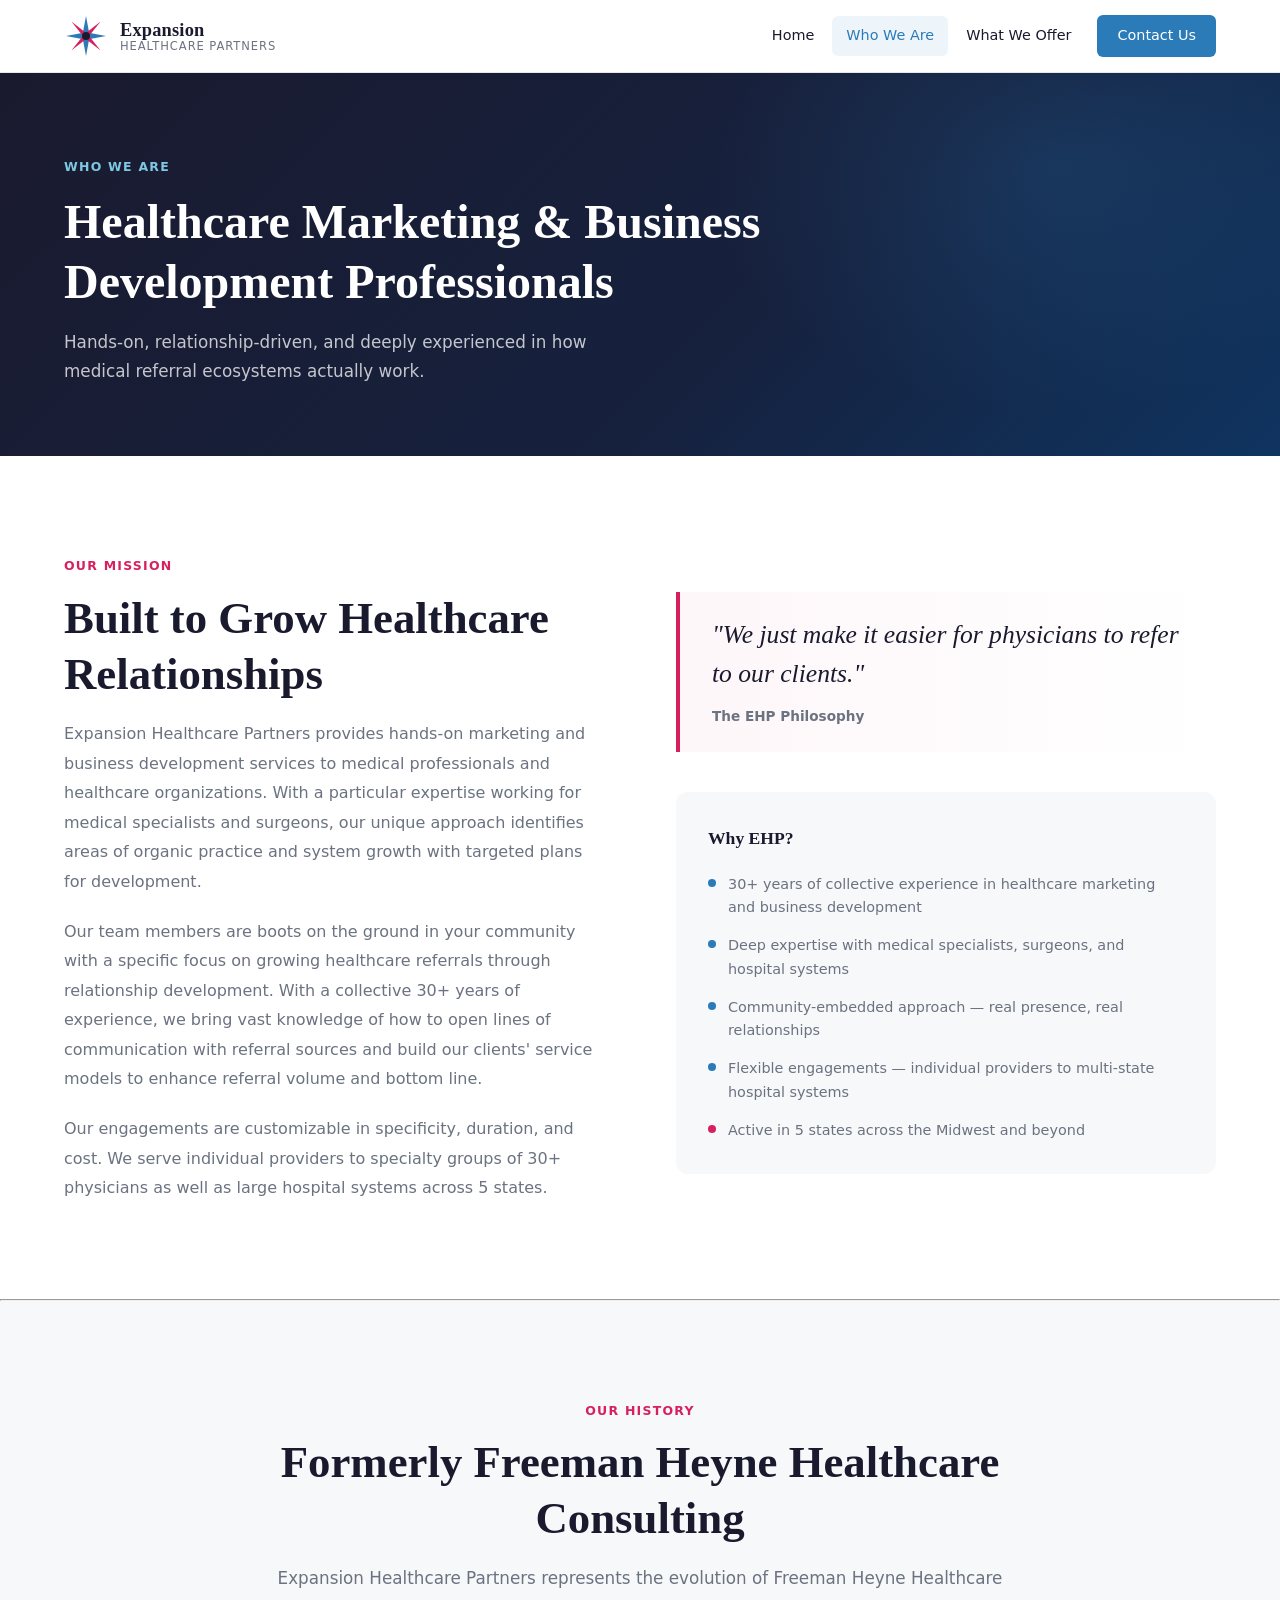
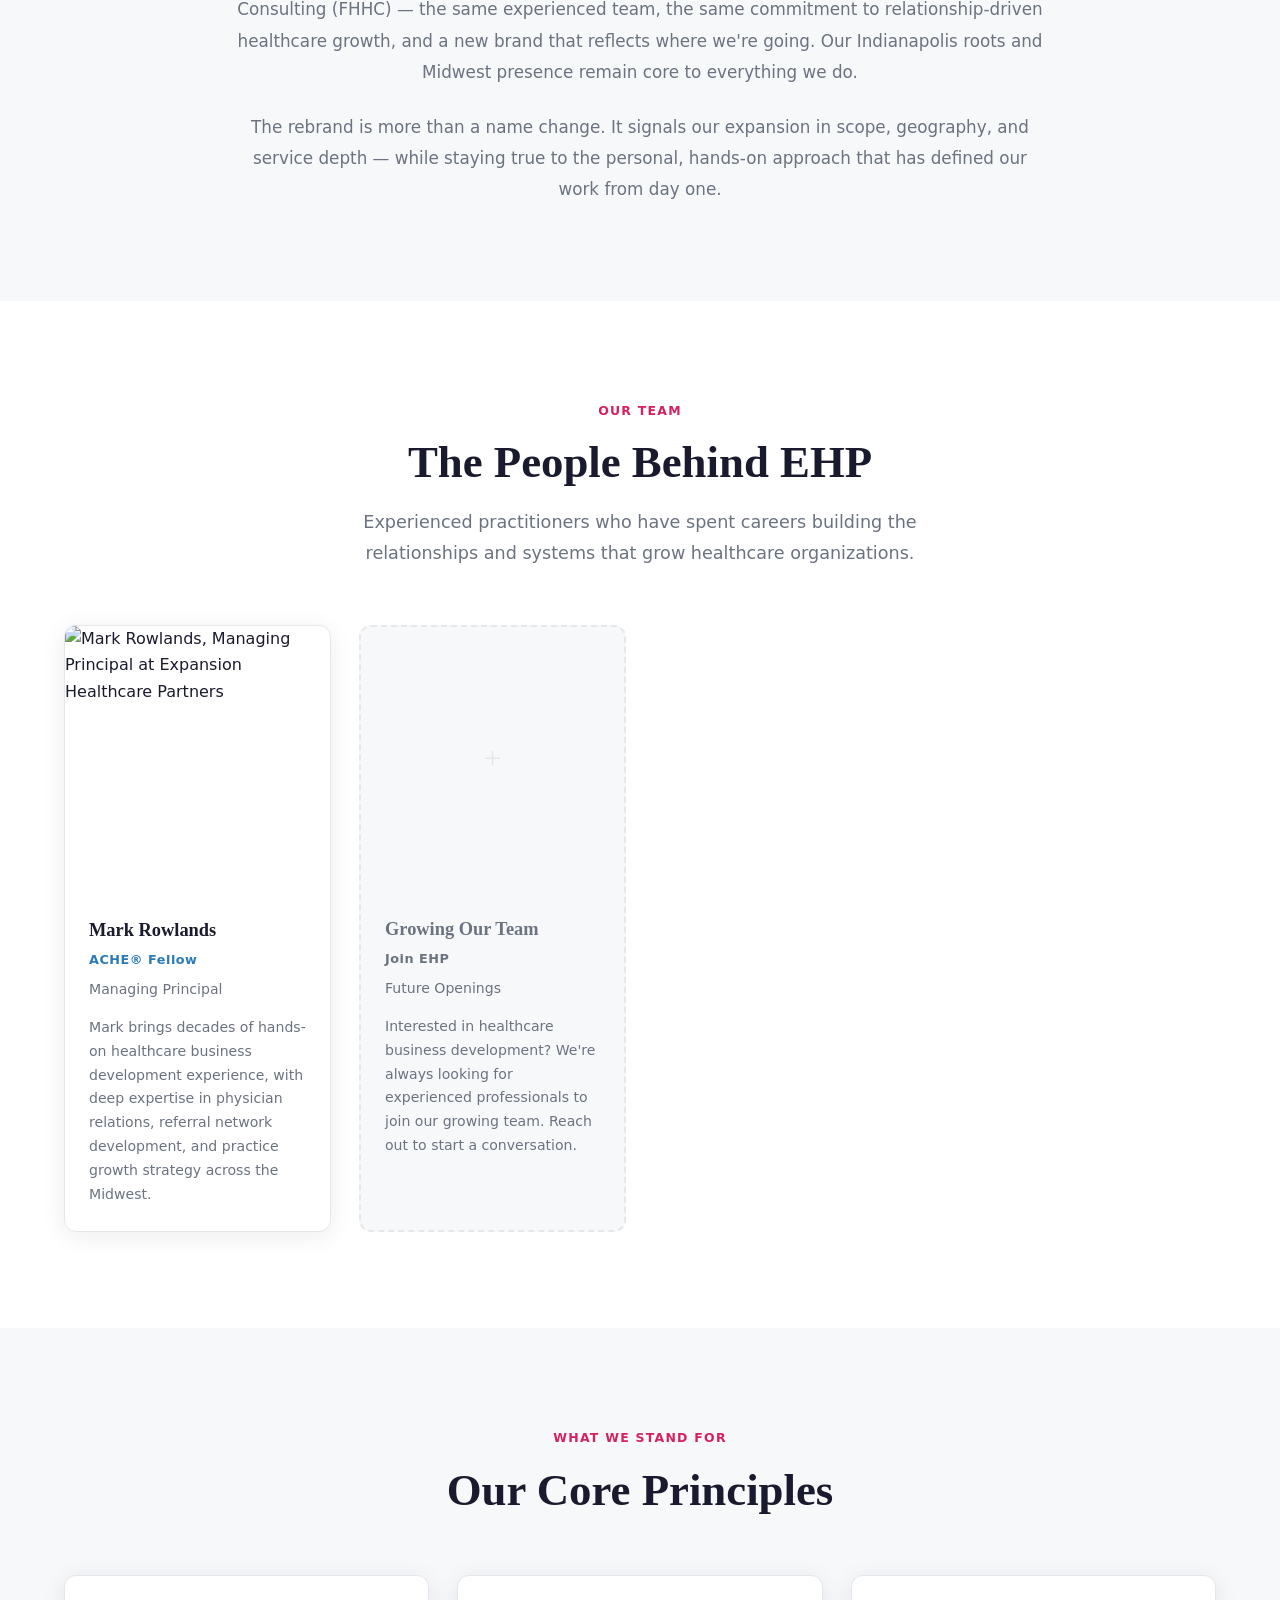
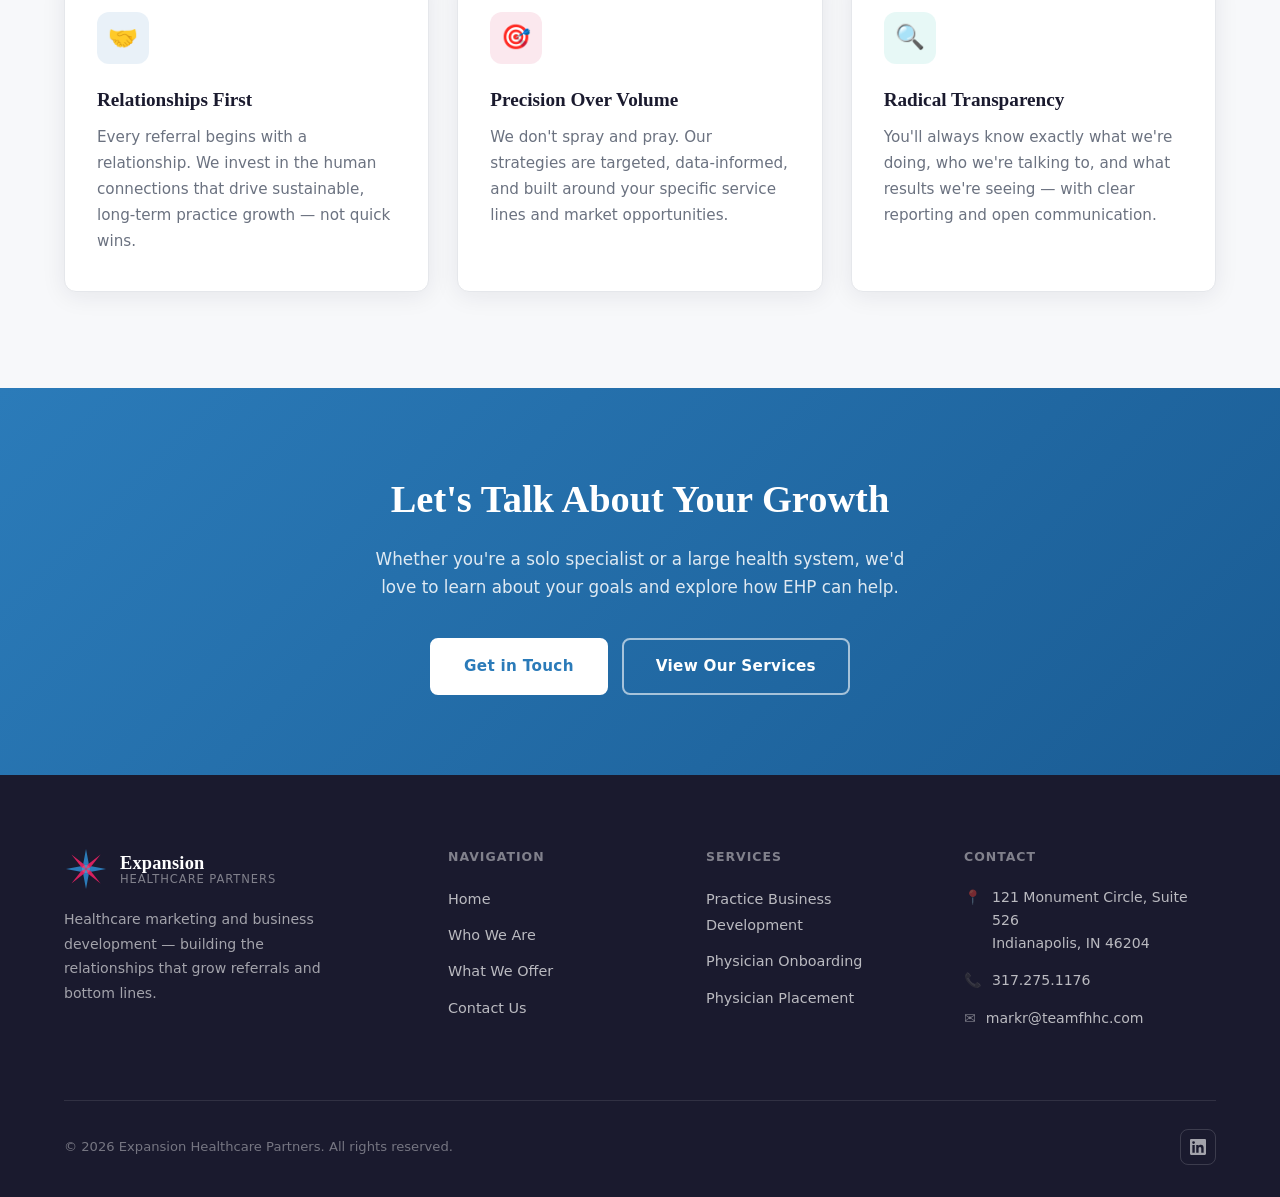
==== commit c433e1f0: "Add real testimonials, Mark photo slot, service images, remove dividers - Replace 2 placeholder test" ====
--- a/about.html
+++ b/about.html
@@ -89,7 +89,7 @@
           <div>
             <div class="pull-quote">
               <blockquote>"We just make it easier for physicians to refer to our clients."</blockquote>
-              <cite>— The EHP Philosophy</cite>
+              <cite>The EHP Philosophy</cite>
             </div>
             <div style="margin-top:36px;">
               <div style="background:var(--light-bg);border-radius:12px;padding:32px;">
@@ -145,7 +145,7 @@
         </div>
         <div class="team-grid">
           <article class="team-card">
-            <div class="team-avatar" aria-hidden="true">MR</div>
+            <img src="images/mark-rowlands.jpg" alt="Mark Rowlands, Managing Principal at Expansion Healthcare Partners" style="width:100%;aspect-ratio:1;object-fit:cover;object-position:center top;display:block;" />
             <div class="team-info">
               <h3>Mark Rowlands</h3>
               <div class="team-credential">ACHE® Fellow</div>
--- a/styles.css
+++ b/styles.css
@@ -780,6 +780,7 @@
 /* ---------- Testimonials ---------- */
 .testimonials { background: var(--light-bg); }
 .testimonial-grid { display: grid; grid-template-columns: repeat(2,1fr); gap: 28px; }
+.testimonial-grid-3 { grid-template-columns: repeat(3,1fr); }
 .testimonial-card {
   background: var(--white);
   border-radius: 12px;
@@ -904,15 +905,25 @@
   color: var(--white);
 }
 
-/* ---------- Divider Accent ---------- */
-.divider-accent {
-  height: 4px;
-  background: linear-gradient(to right, var(--blue), var(--pink));
-  border: none;
+/* ---------- Service Images ---------- */
+.service-img-wrap {
+  width: 100%;
+  max-width: 420px;
+  border-radius: 16px;
+  overflow: hidden;
+  box-shadow: var(--shadow-lg);
+  border: 1px solid var(--border);
+}
+.service-img-wrap img {
+  width: 100%;
+  height: 340px;
+  object-fit: cover;
+  display: block;
 }
 
 /* ---------- Responsive ---------- */
 @media (max-width: 1024px) {
+  .testimonial-grid-3 { grid-template-columns: repeat(2,1fr); }
   .cards-3 { grid-template-columns: 1fr 1fr; }
   .service-block { grid-template-columns: 1fr; gap: 40px; }
   .service-block.reverse { direction: ltr; }
@@ -952,6 +963,7 @@
   .cards-3 { grid-template-columns: 1fr; }
   .cards-2 { grid-template-columns: 1fr; }
   .testimonial-grid { grid-template-columns: 1fr; }
+  .testimonial-grid-3 { grid-template-columns: 1fr; }
   .values-grid { grid-template-columns: 1fr; }
 
   .footer-grid { grid-template-columns: 1fr; gap: 36px; }
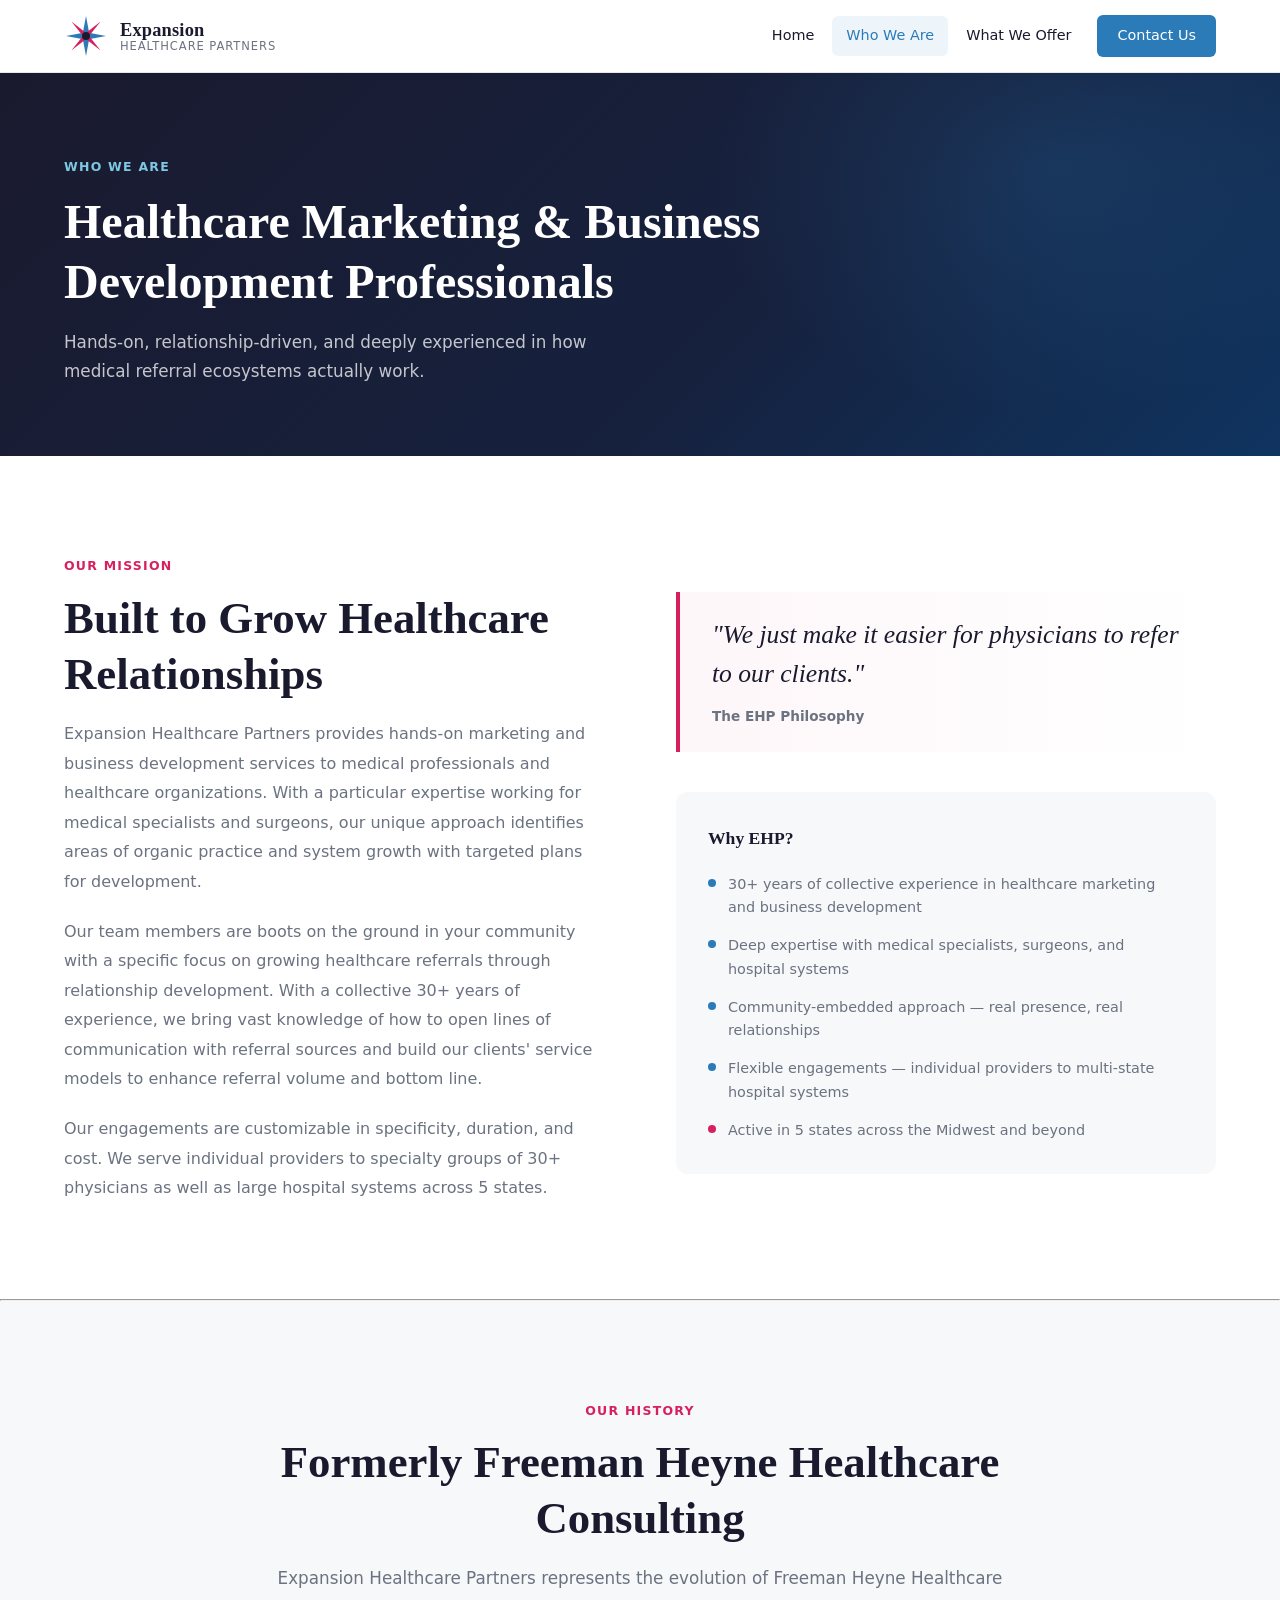
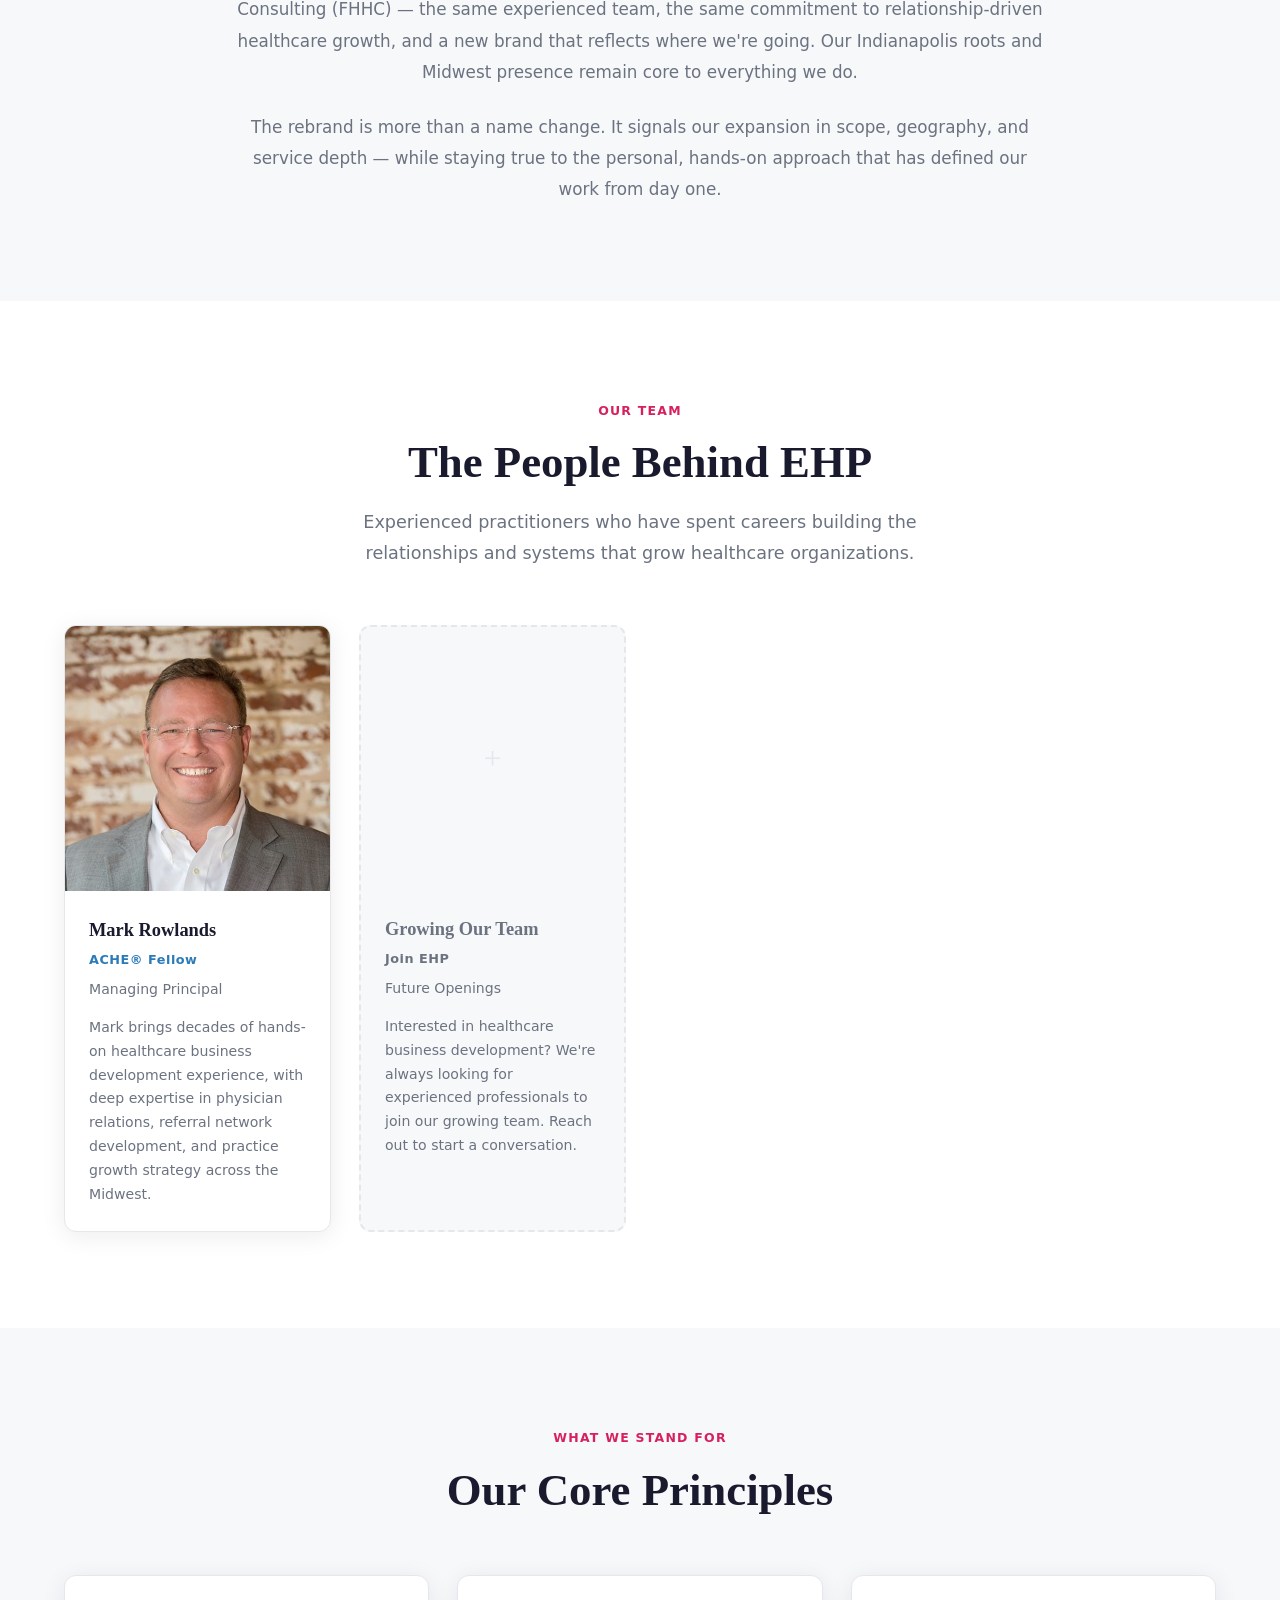
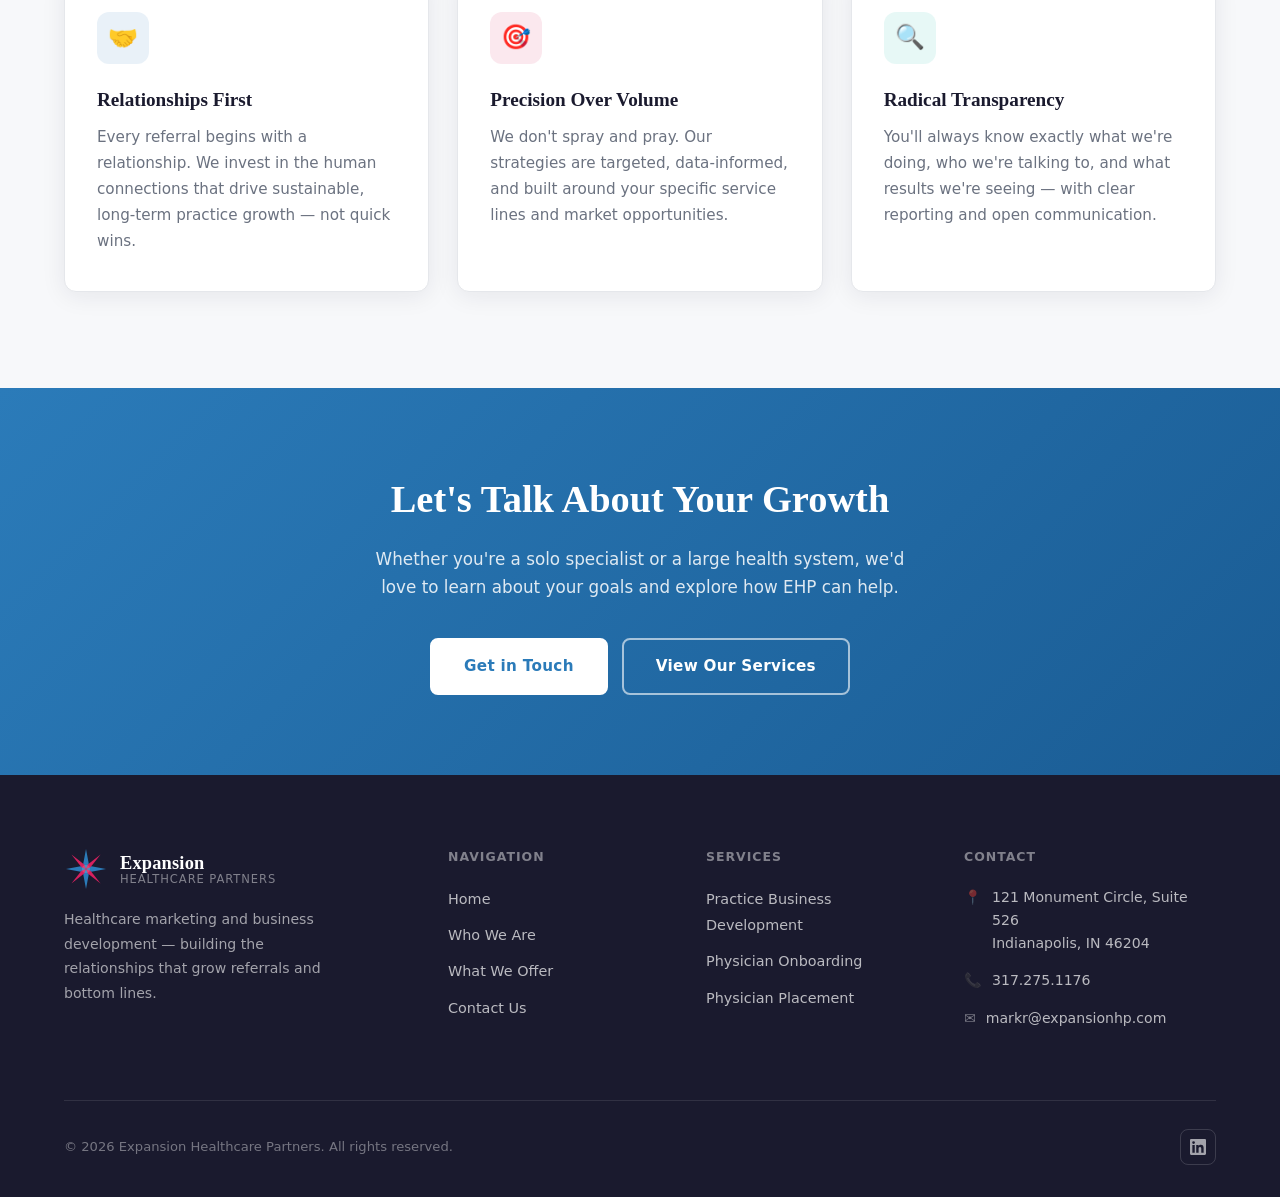
==== commit a2954d1d: "Update email to markr@expansionhp.com, make address clickable - Replace markr@teamfhhc.com with mark" ====
--- a/about.html
+++ b/about.html
@@ -16,7 +16,7 @@
     "url": "https://expansionhealthcarepartners.com",
     "telephone": "+13172751176",
     "faxNumber": "+13174581970",
-    "email": "markr@teamfhhc.com",
+    "email": "markr@expansionhp.com",
     "address": {
       "@type": "PostalAddress",
       "streetAddress": "121 Monument Circle, Suite 526",
@@ -253,7 +253,7 @@
           <h4>Contact</h4>
           <div class="footer-contact-line">
             <span>📍</span>
-            <span>121 Monument Circle, Suite 526<br>Indianapolis, IN 46204</span>
+            <span><a href="https://maps.google.com/?q=121+Monument+Circle+Suite+526+Indianapolis+IN+46204" target="_blank" rel="noopener noreferrer" style="color:rgba(255,255,255,.7);">121 Monument Circle, Suite 526<br>Indianapolis, IN 46204</a></span>
           </div>
           <div class="footer-contact-line">
             <span>📞</span>
@@ -261,7 +261,7 @@
           </div>
           <div class="footer-contact-line">
             <span>✉️</span>
-            <a href="mailto:markr@teamfhhc.com">markr@teamfhhc.com</a>
+            <a href="mailto:markr@expansionhp.com">markr@expansionhp.com</a>
           </div>
         </div>
       </div>
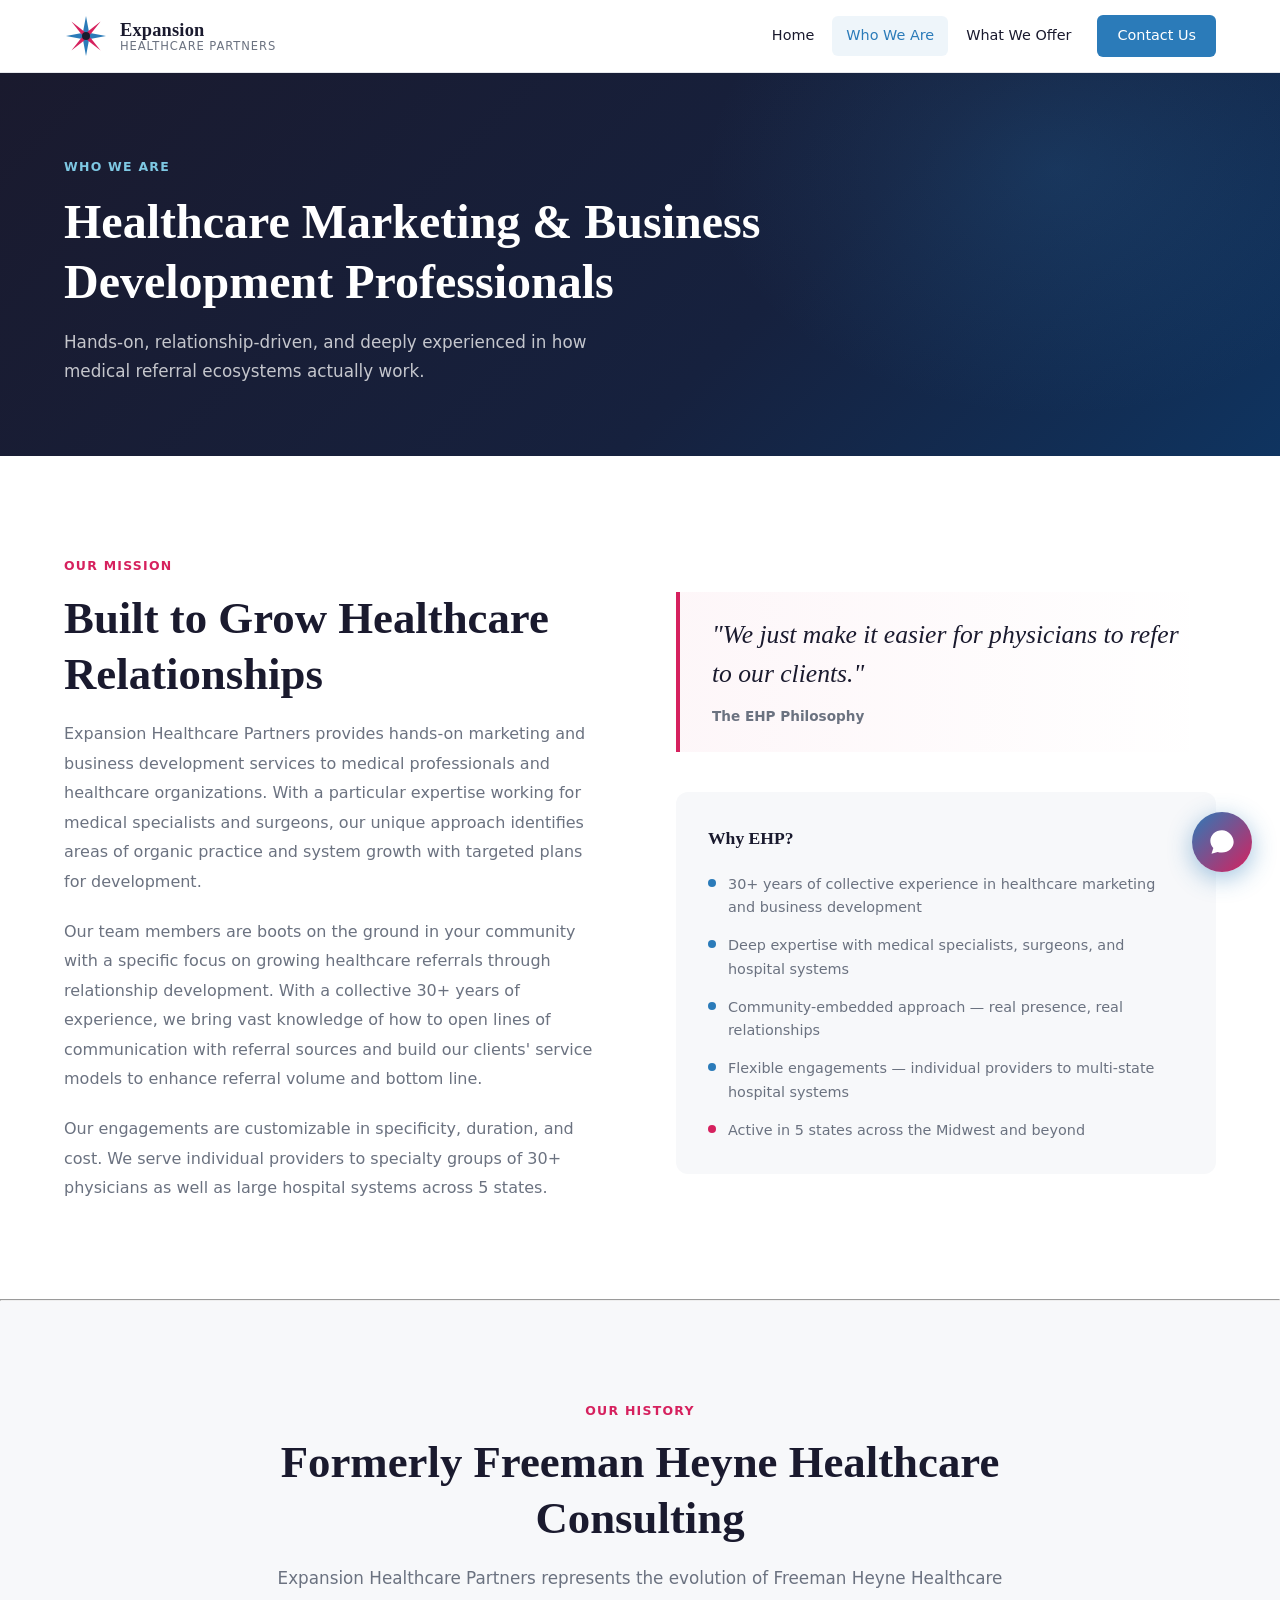
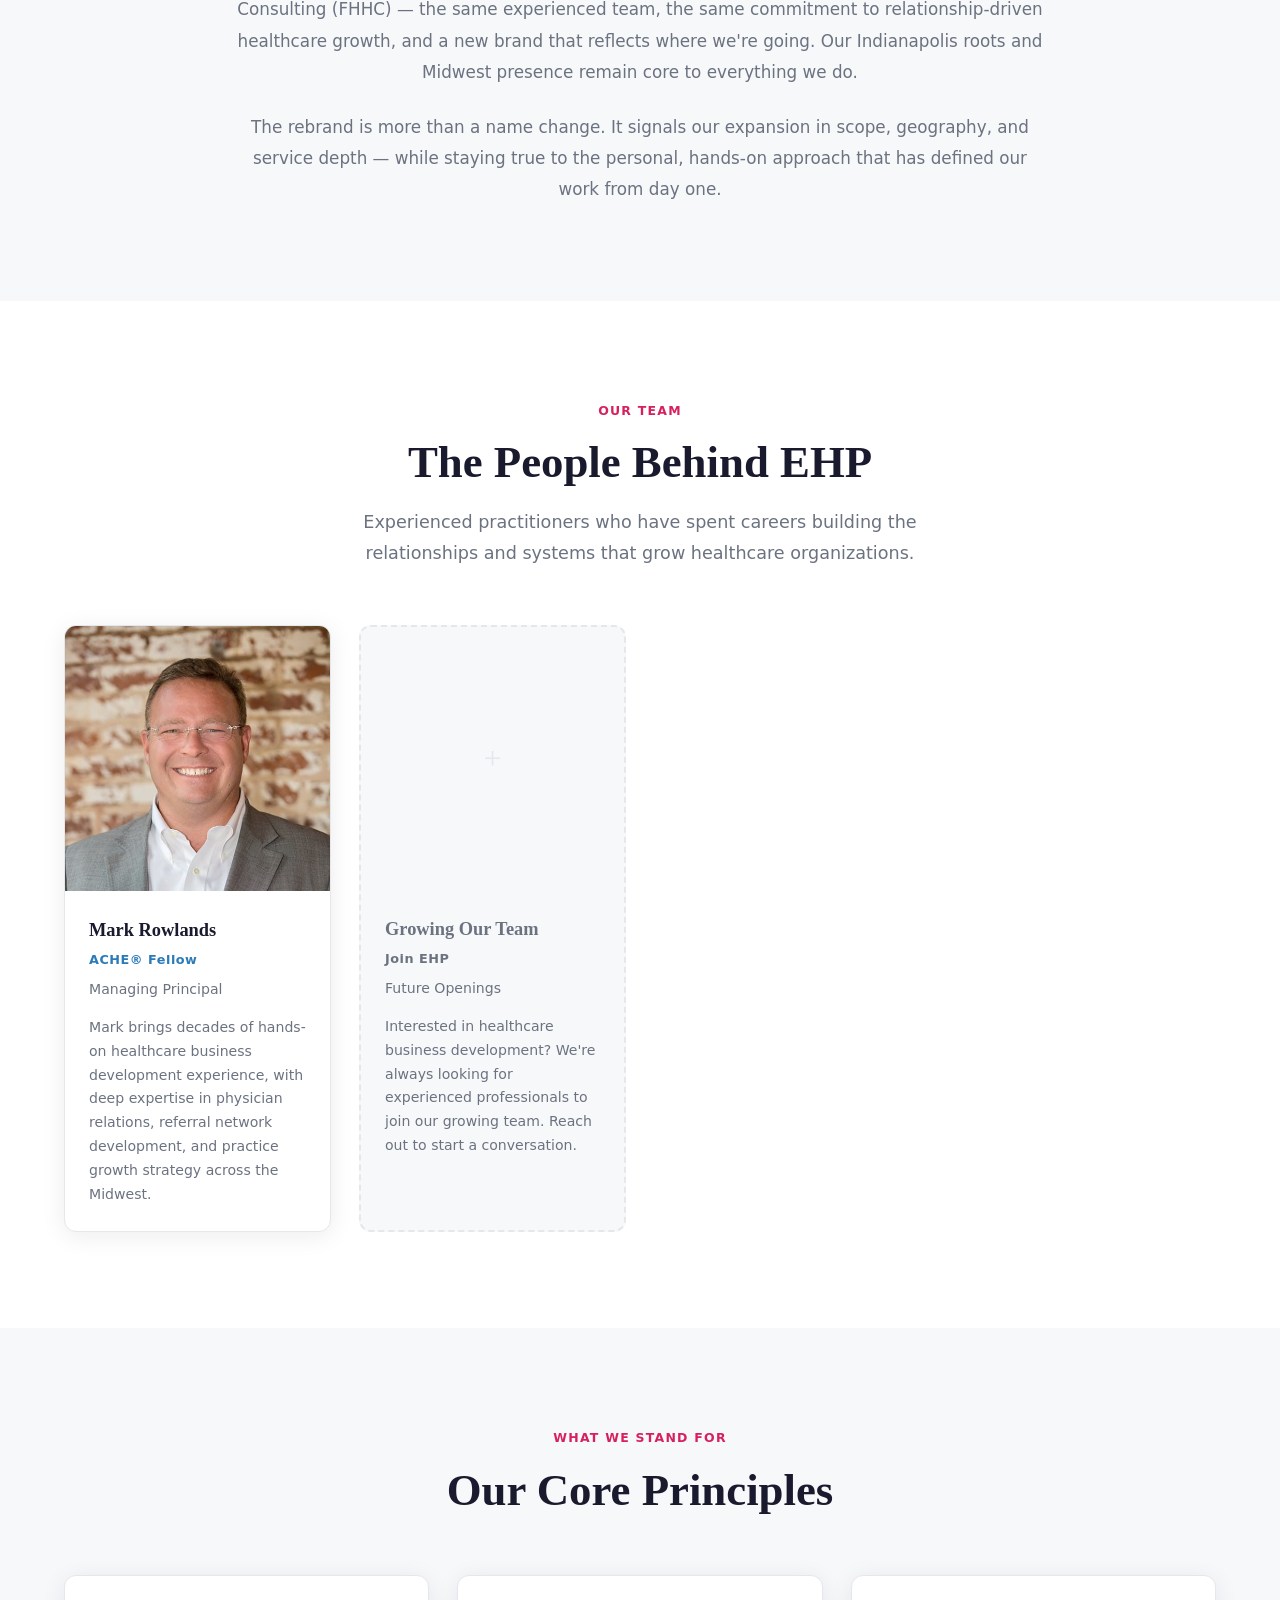
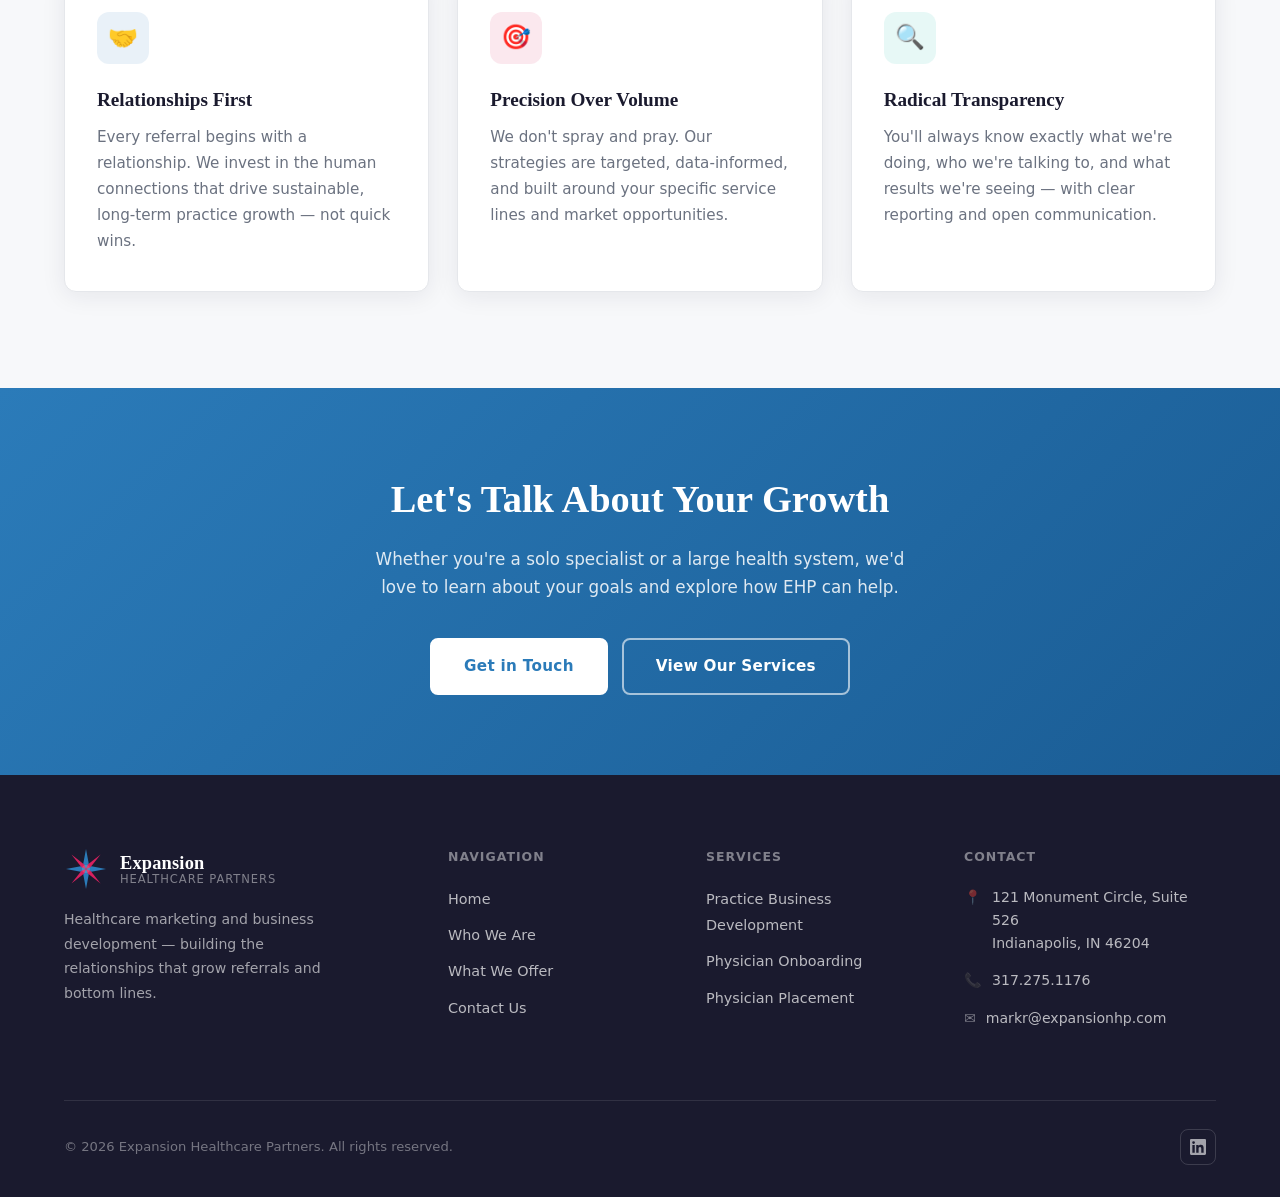
==== commit 92ae04d8: "Add AI receptionist chat widget (Aria) Floating chat bubble on all pages powered by the Claude API. " ====
--- a/about.html
+++ b/about.html
@@ -277,5 +277,6 @@
   </footer>
 
   <script src="main.js"></script>
+  <script src="receptionist.js"></script>
 </body>
 </html>
